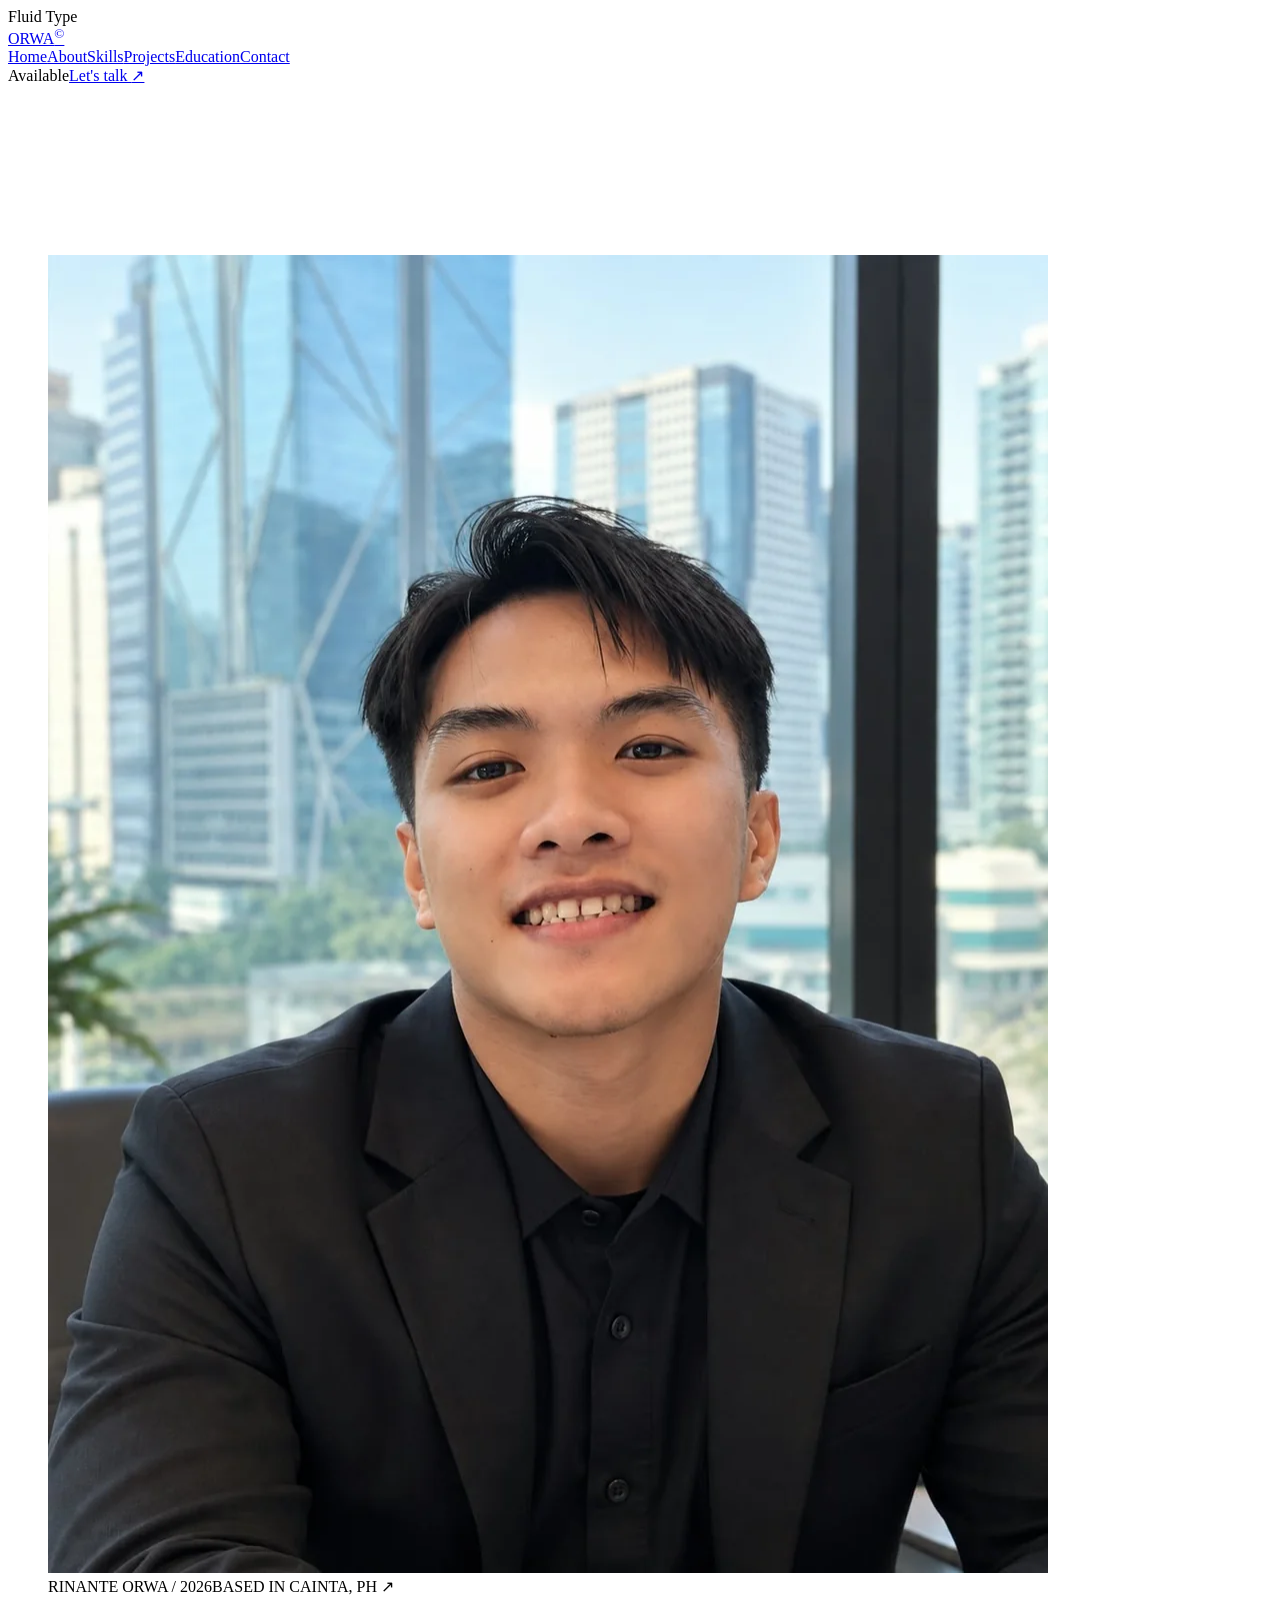
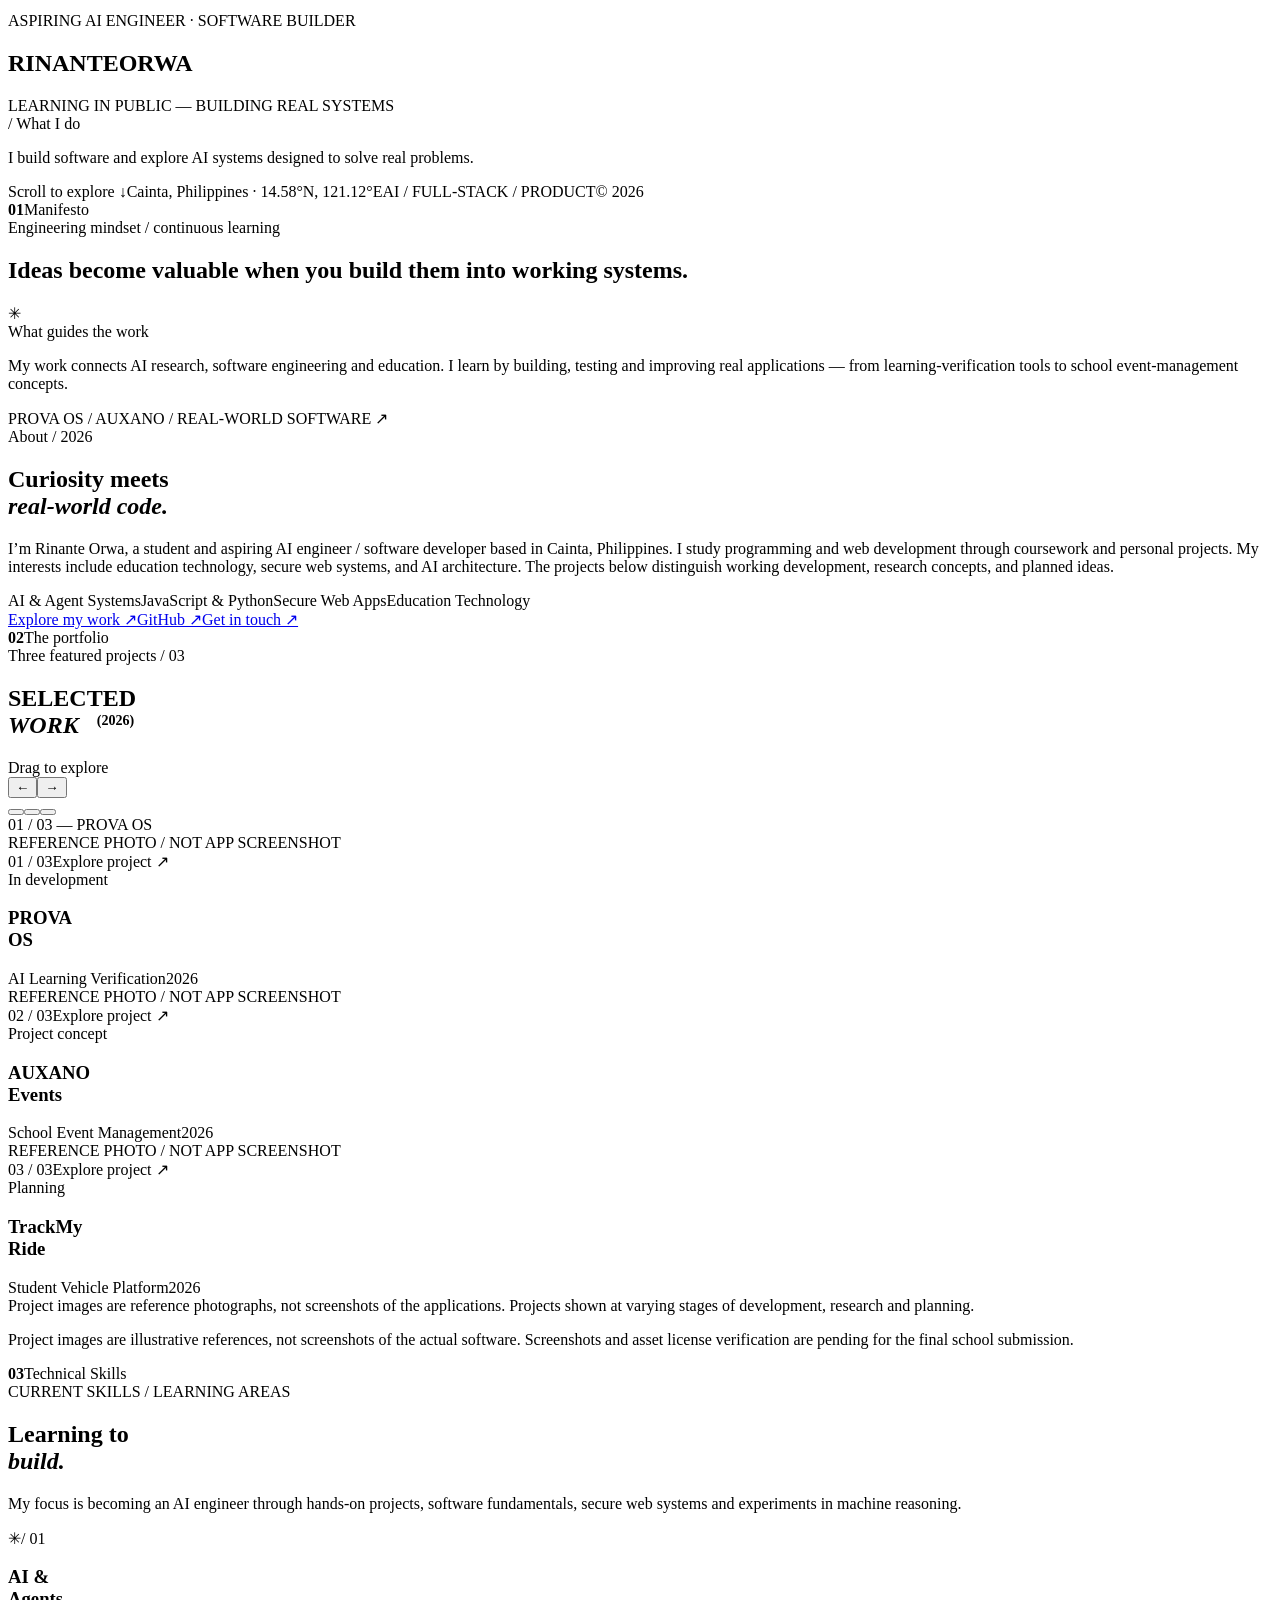
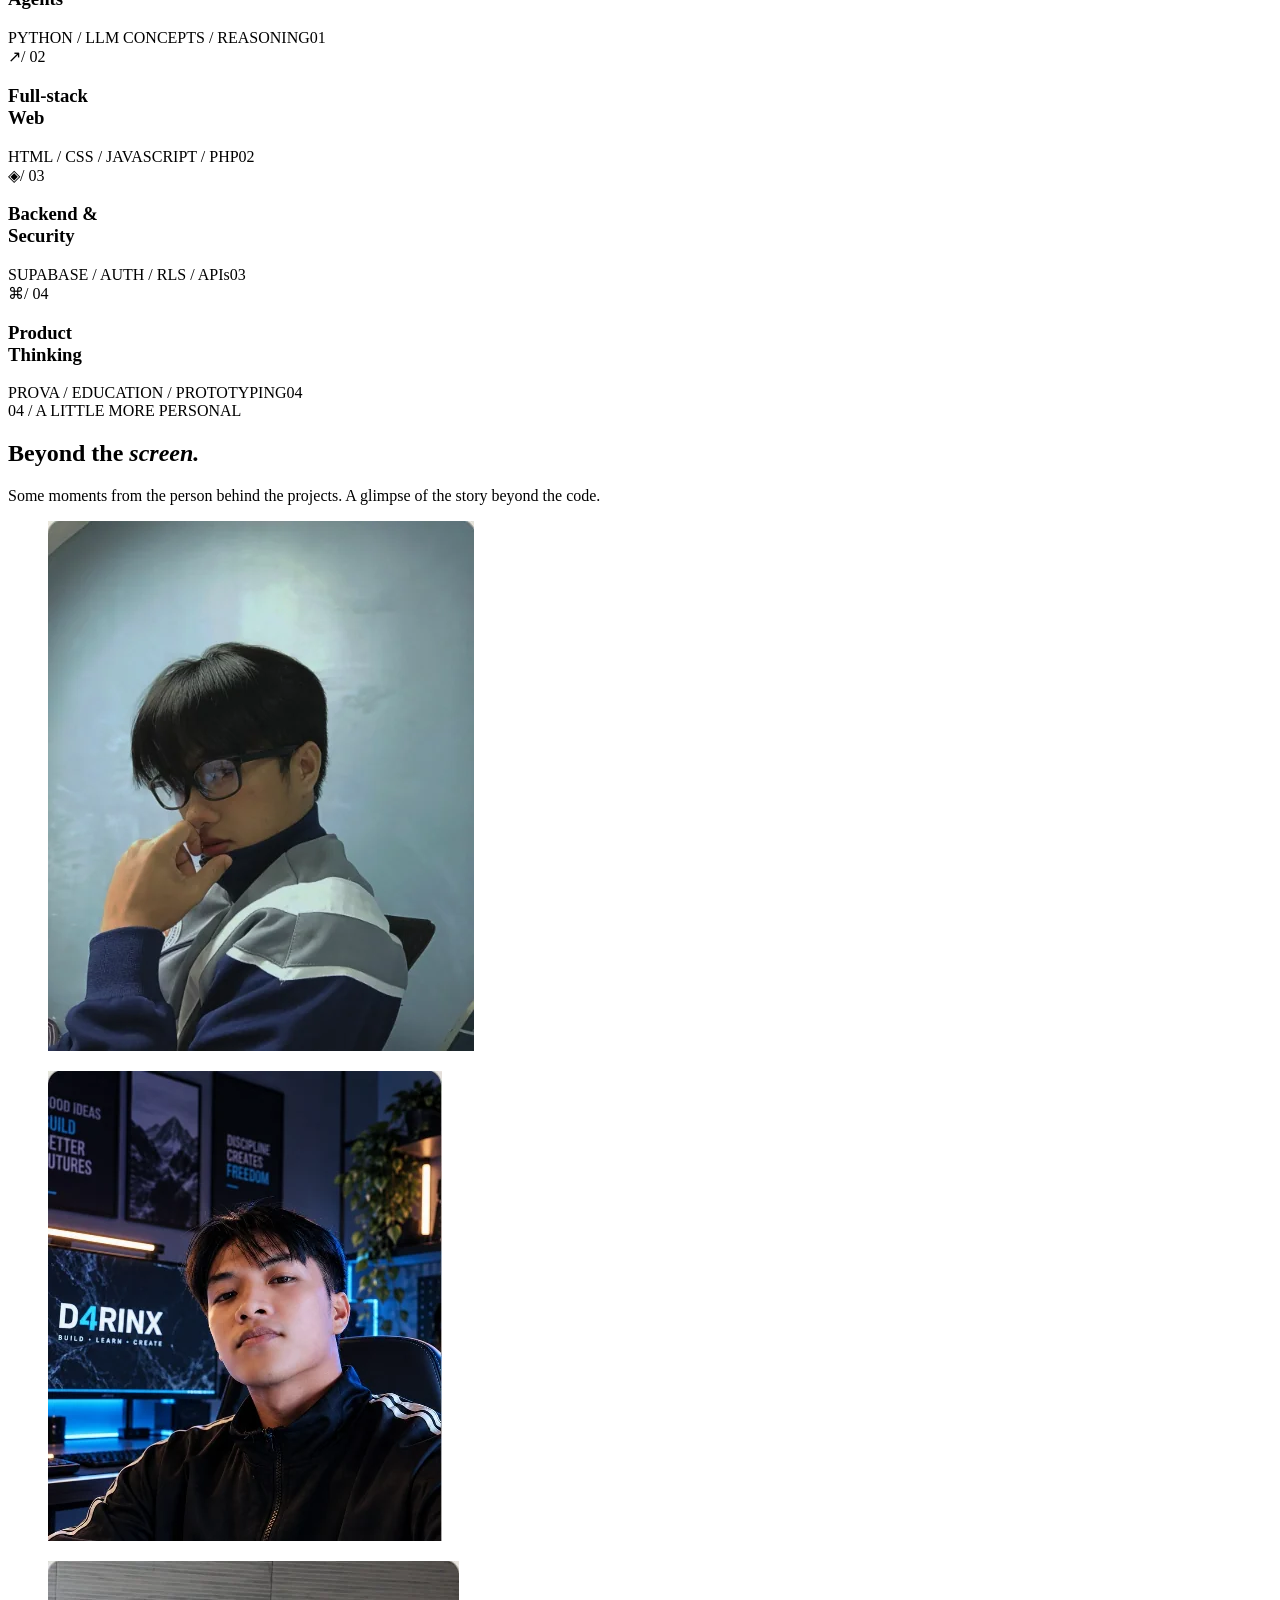
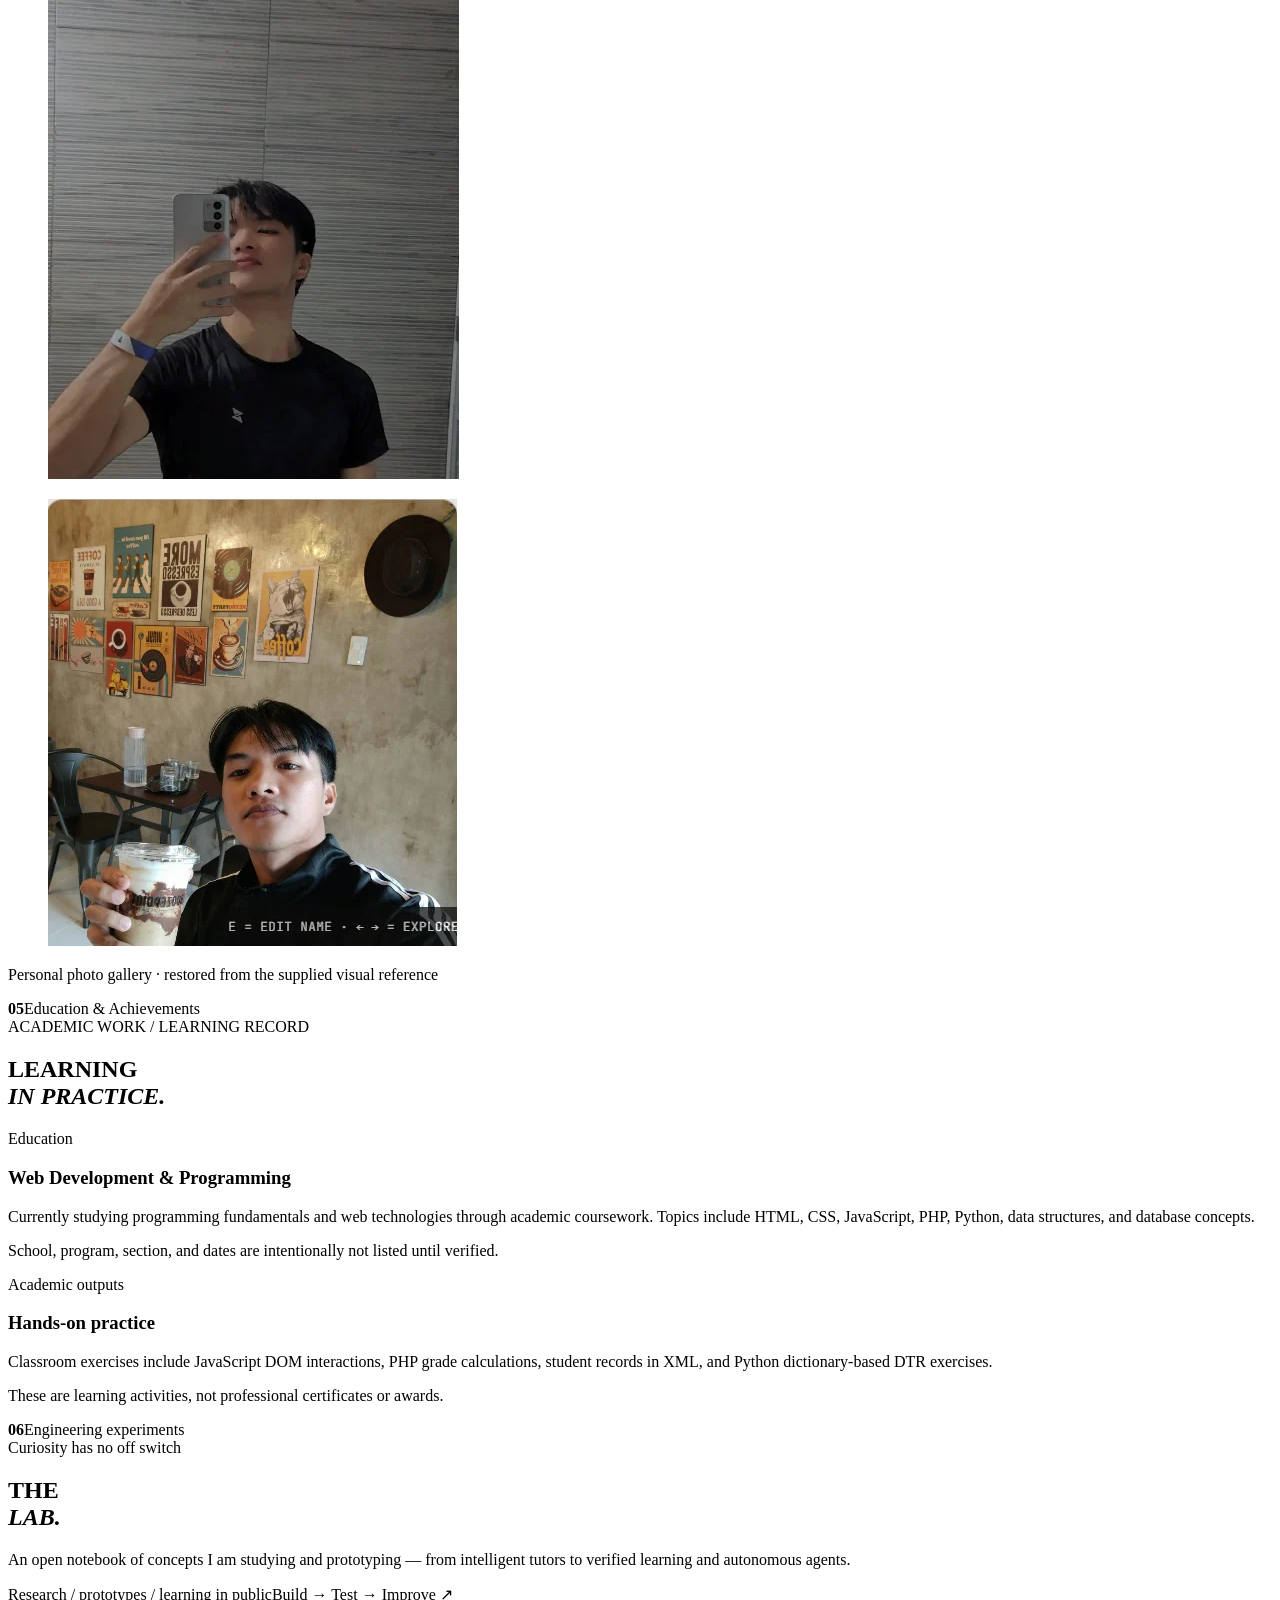
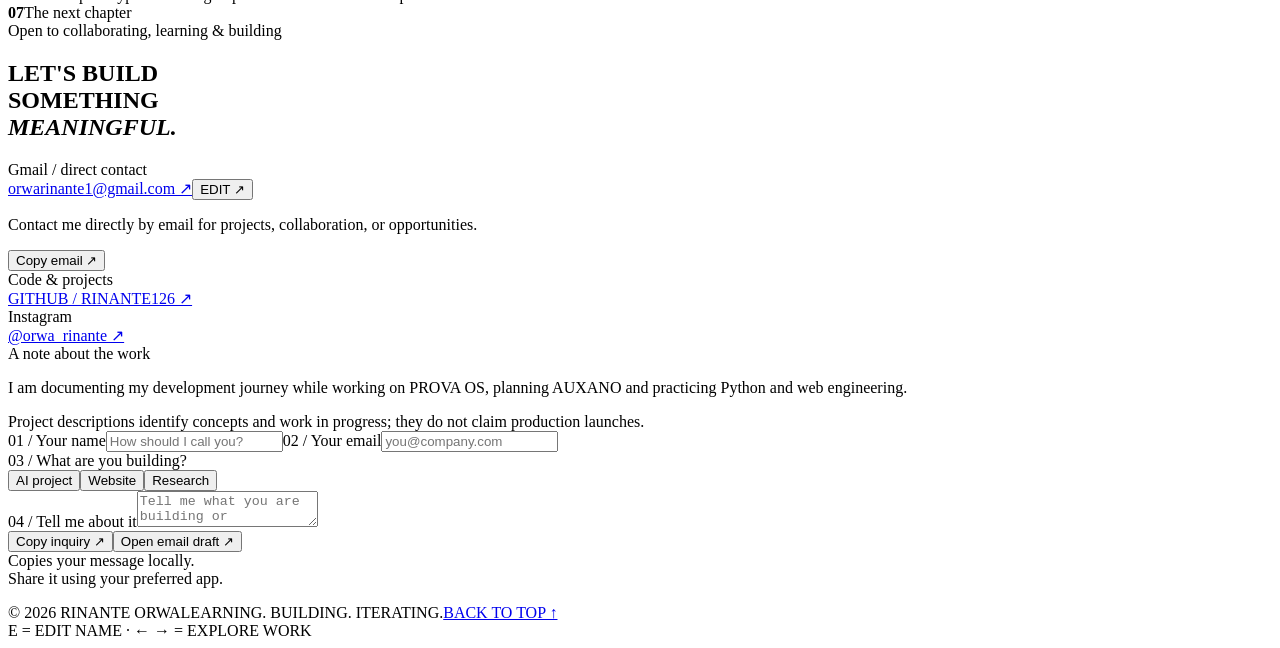
==== portfolio-static/index.html @ 542bb1f6 "Add separated portfolio index.html" ====
<!DOCTYPE html>

<html lang="en">
<head>
<meta charset="utf-8"/>
<meta content="width=device-width, initial-scale=1" name="viewport"/>
<meta content="#F9F6F0" name="theme-color"/>
<meta content="Rinante Orwa — aspiring AI engineer and full-stack builder in the Philippines, developing PROVA OS, AUXANO and practical software experiments." name="description"/>
<title>Rinante Orwa® — AI Engineering &amp; Software</title>
<link href="https://fonts.googleapis.com" rel="preconnect"/>
<link crossorigin="" href="https://fonts.gstatic.com" rel="preconnect"/>
<link href="https://fonts.googleapis.com/css2?family=Instrument+Serif:ital@0;1&amp;family=Inter:wght@400;500;600;700&amp;family=JetBrains+Mono:wght@400;500;600&amp;display=swap" rel="stylesheet"/>
<link href="./style.css" rel="stylesheet"/>
</head>
<body>
<div aria-hidden="true" class="progress" id="progress"></div><div aria-hidden="true" class="grain"></div><div aria-hidden="true" class="curtain"></div><div class="cursor-dot" id="cursorDot"></div><div class="cursor-ring" id="cursorRing"><span id="cursorText"></span></div><div aria-hidden="true" class="lab-preview" id="labPreview">Fluid Type</div>
<header class="site-nav"><a aria-label="Rinante Orwa homepage" class="logo" href="#top">ORWA<sup>©</sup></a><nav aria-label="Main navigation" class="nav-links"><a href="#top">Home</a><a href="#about">About</a><a href="#capabilities">Skills</a><a href="#work">Projects</a><a href="#education">Education</a><a href="#contact">Contact</a></nav><div class="nav-right"><span class="nav-status"><span class="green-dot"></span>Available</span><a class="pill magnetic" href="#contact">Let's talk <span class="arrow">↗</span></a></div></header>
<main id="top">
<section aria-label="Introduction" class="hero wrap"><div class="hero-main"><div class="hero-visual"><canvas aria-label="Animated colorful abstract fluid form" id="fluidCanvas" role="img"></canvas></div><figure class="hero-portrait"><img alt="Portrait of Rinante Orwa in a black suit, photographed in front of a city skyline" fetchpriority="high" height="1318" src="[data-uri]" width="1000"/><figcaption><span>RINANTE ORWA / 2026</span><span>BASED IN CAINTA, PH ↗</span></figcaption></figure><div class="hero-name"><div class="hero-kicker eyebrow">ASPIRING AI ENGINEER · SOFTWARE BUILDER</div><h1 id="heroTitle"><span class="name-line" data-name="RINANTE" id="firstName">RINANTE</span><span class="name-line" data-name="ORWA" id="lastName">ORWA</span></h1></div><div class="hero-side-note">LEARNING IN PUBLIC — BUILDING REAL SYSTEMS</div><aside class="hero-aside"><span class="eyebrow">/ What I do</span><p>I build software and explore AI systems designed to solve real problems.</p></aside></div><div class="hero-bottom"><span>Scroll to explore <span class="scroll-arrow">↓</span></span><span>Cainta, Philippines · 14.58°N, 121.12°E</span><span>AI / FULL-STACK / PRODUCT</span><span>© 2026</span></div></section>
<section class="section wrap" id="info"><div class="section-heading reveal"><div class="section-id"><b>01</b><span class="section-rule"></span><span class="eyebrow">Manifesto</span></div><span class="micro">Engineering mindset / continuous learning</span></div><div class="manifesto-body"><h2 class="manifesto-statement" id="manifestoStatement">Ideas become valuable when you build them into working systems.</h2><div class="manifesto-copy reveal"><div class="asterisk">✳</div><span class="eyebrow">What guides the work</span><p>My work connects AI research, software engineering and education. I learn by building, testing and improving real applications — from learning-verification tools to school event-management concepts.</p><span class="micro">PROVA OS / AUXANO / REAL-WORLD SOFTWARE ↗</span></div></div></section>
<section aria-labelledby="aboutV6Title" class="about-v6 wrap" id="about">
<div class="about-v6-label">About / 2026</div>
<div>
<h2 id="aboutV6Title">Curiosity meets<br/><em>real-world code.</em></h2>
<p class="about-v6-copy">I’m Rinante Orwa, a student and aspiring AI engineer / software developer based in Cainta, Philippines. I study programming and web development through coursework and personal projects. My interests include education technology, secure web systems, and AI architecture. The projects below distinguish working development, research concepts, and planned ideas.</p>
<div aria-label="Focus areas" class="about-v6-facts"><span>AI &amp; Agent Systems</span><span>JavaScript &amp; Python</span><span>Secure Web Apps</span><span>Education Technology</span></div>
<div class="about-v6-links"><a href="#work">Explore my work ↗</a><a href="https://github.com/Rinante126" rel="noopener noreferrer" target="_blank">GitHub ↗</a><a href="mailto:orwarinante1@gmail.com">Get in touch ↗</a></div>
</div>
</section>
<section class="work-section" id="work"><div class="work-header wrap"><div class="section-heading reveal"><div class="section-id"><b>02</b><span class="section-rule"></span><span class="eyebrow">The portfolio</span></div><span class="micro">Three featured projects / 03</span></div><h2 class="reveal">SELECTED<br/><em>WORK</em><span style="font-family:var(--mono);font-size:clamp(11px,1.1vw,16px);vertical-align:top;letter-spacing:0;margin-left:18px">(2026)</span></h2><div class="work-controls"><span class="micro drag-hint">Drag to explore</span><div class="slider-controls"><button aria-label="Previous project" class="circle-btn" id="workPrev">←</button><button aria-label="Next project" class="circle-btn" id="workNext">→</button></div></div></div><div class="work-progress-wrap wrap"><div aria-label="Jump to a project" class="work-progress" role="group"><button aria-current="true" aria-label="Show PROVA OS" class="work-step" data-work-index="0" type="button"></button><button aria-current="false" aria-label="Show AUXANO" class="work-step" data-work-index="1" type="button"></button><button aria-current="false" aria-label="Show TrackMyRide" class="work-step" data-work-index="2" type="button"></button></div><span aria-live="polite" class="work-active-name" id="workActiveName">01 / 03 — PROVA OS</span></div><div aria-label="Draggable project gallery" class="work-track-viewport" id="workViewport"><div class="work-track" id="workTrack">
<article class="project"><div class="project-shell"><div class="project-art art-orwa"><img alt="Students learning with technology" class="project-photo" decoding="async" loading="lazy" onerror="this.style.display='none'" src="https://images.squarespace-cdn.com/content/v1/60996f1fe011cf61f858ece0/19545cfc-5740-493c-8297-6556098d0e89/North%2BHollywood%2BSchool-116.jpg?format=2500w"/><span class="photo-note">REFERENCE PHOTO / NOT APP SCREENSHOT</span></div><div class="project-overlay"><div class="card-top"><span>01 / 03</span><span>Explore project ↗</span></div><div class="project-bottom"><span class="project-stage">In development</span><h3>PROVA<br/>OS</h3><div class="project-meta"><span>AI Learning Verification</span><span>2026</span></div></div></div></div></article>
<article class="project"><div class="project-shell"><div class="project-art art-motion"><img alt="Illustrative image for school event management project" class="project-photo" decoding="async" loading="lazy" onerror="this.style.display='none'" src="https://images.unsplash.com/photo-1511578314322-379afb476865?w=1100&amp;q=85"/><span class="photo-note">REFERENCE PHOTO / NOT APP SCREENSHOT</span></div><div class="project-overlay"><div class="card-top"><span>02 / 03</span><span>Explore project ↗</span></div><div class="project-bottom"><span class="project-stage">Project concept</span><h3>AUXANO<br/>Events</h3><div class="project-meta"><span>School Event Management</span><span>2026</span></div></div></div></div></article>
<article class="project"><div class="project-shell"><div class="project-art art-cainta"><img alt="GPS navigation in a vehicle" class="project-photo" decoding="async" loading="lazy" onerror="this.style.display='none'" src="https://static.wixstatic.com/media/3e1315_c4beca5866b743f996baadf838e24670~mv2.png/v1/fill/w_980%2Ch_551%2Cal_c%2Cq_90%2Cusm_0.66_1.00_0.01%2Cenc_avif%2Cquality_auto/3e1315_c4beca5866b743f996baadf838e24670~mv2.png"/><span class="photo-note">REFERENCE PHOTO / NOT APP SCREENSHOT</span></div><div class="project-overlay"><div class="card-top"><span>03 / 03</span><span>Explore project ↗</span></div><div class="project-bottom"><span class="project-stage">Planning</span><h3>TrackMy<br/>Ride</h3><div class="project-meta"><span>Student Vehicle Platform</span><span>2026</span></div></div></div></div></article>
</div></div><div class="work-end-note wrap micro">Project images are reference photographs, not screenshots of the applications. Projects shown at varying stages of development, research and planning.</div><p class="work-disclosure wrap">Project images are illustrative references, not screenshots of the actual software. Screenshots and asset license verification are pending for the final school submission.</p></section>
<section class="section caps-section wrap" id="capabilities"><div class="section-heading reveal"><div class="section-id"><b>03</b><span class="section-rule"></span><span class="eyebrow">Technical Skills</span></div><span class="micro">CURRENT SKILLS / LEARNING AREAS</span></div><div class="caps-intro"><h2 class="reveal">Learning to<br/><i>build.</i></h2><p class="reveal">My focus is becoming an AI engineer through hands-on projects, software fundamentals, secure web systems and experiments in machine reasoning.</p></div><div class="cap-grid"><article class="cap-card reveal"><div class="cap-top"><span class="cap-symbol">✳</span><span class="cap-num">/ 01</span></div><div><h3>AI &amp;<br/>Agents</h3><div class="cap-bottom"><span class="cap-tags">PYTHON / LLM CONCEPTS / REASONING</span><span class="cap-metric" data-counter="01">01</span></div></div></article><article class="cap-card reveal"><div class="cap-top"><span class="cap-symbol">↗</span><span class="cap-num">/ 02</span></div><div><h3>Full-stack<br/>Web</h3><div class="cap-bottom"><span class="cap-tags">HTML / CSS / JAVASCRIPT / PHP</span><span class="cap-metric" data-counter="02">02</span></div></div></article><article class="cap-card reveal"><div class="cap-top"><span class="cap-symbol">◈</span><span class="cap-num">/ 03</span></div><div><h3>Backend &amp;<br/>Security</h3><div class="cap-bottom"><span class="cap-tags">SUPABASE / AUTH / RLS / APIs</span><span class="cap-metric" data-counter="03">03</span></div></div></article><article class="cap-card reveal"><div class="cap-top"><span class="cap-symbol">⌘</span><span class="cap-num">/ 04</span></div><div><h3>Product<br/>Thinking</h3><div class="cap-bottom"><span class="cap-tags">PROVA / EDUCATION / PROTOTYPING</span><span class="cap-metric" data-counter="04">04</span></div></div></article></div></section>
<section aria-labelledby="personal-title" class="personal-gallery wrap" id="personal">
<div class="personal-meta"><div class="personal-kicker">04 / A LITTLE MORE PERSONAL</div></div>
<h2 class="personal-heading" id="personal-title">Beyond the <em>screen.</em></h2>
<p class="personal-caption">Some moments from the person behind the projects. A glimpse of the story beyond the code.</p>
<div aria-label="Four personal photographs of Rinante Orwa" class="personal-grid">
<figure><img alt="Rinante Orwa personal photograph 1" decoding="async" loading="lazy" src="[data-uri]"/></figure>
<figure><img alt="Rinante Orwa personal photograph 2" decoding="async" loading="lazy" src="[data-uri]"/></figure>
<figure><img alt="Rinante Orwa personal photograph 3" decoding="async" loading="lazy" src="[data-uri]"/></figure>
<figure><img alt="Rinante Orwa personal photograph 4" decoding="async" loading="lazy" src="[data-uri]"/></figure>
</div><p class="gallery-credit">Personal photo gallery · restored from the supplied visual reference</p></section>
<section aria-labelledby="educationTitle" class="education-section wrap" id="education">
<div class="section-heading"><div class="section-id"><b>05</b><span class="section-rule"></span><span class="eyebrow">Education &amp; Achievements</span></div><span class="micro">ACADEMIC WORK / LEARNING RECORD</span></div>
<h2 id="educationTitle">LEARNING<br/><em>IN PRACTICE.</em></h2>
<div class="edu-grid">
<article class="edu-panel"><span class="eyebrow">Education</span><h3>Web Development &amp; Programming</h3><p>Currently studying programming fundamentals and web technologies through academic coursework. Topics include HTML, CSS, JavaScript, PHP, Python, data structures, and database concepts.</p><p class="edu-note">School, program, section, and dates are intentionally not listed until verified.</p></article>
<article class="edu-panel"><span class="eyebrow">Academic outputs</span><h3>Hands-on practice</h3><p>Classroom exercises include JavaScript DOM interactions, PHP grade calculations, student records in XML, and Python dictionary-based DTR exercises.</p><p class="edu-note">These are learning activities, not professional certificates or awards.</p></article>
</div>
</section><section class="lab-section" id="lab"><div class="wrap"><div class="section-heading reveal"><div class="section-id"><b>06</b><span class="section-rule"></span><span class="eyebrow">Engineering experiments</span></div><span class="micro">Curiosity has no off switch</span></div><div class="lab-heading"><h2 class="reveal">THE<br/><i>LAB.</i></h2><p class="reveal">An open notebook of concepts I am studying and prototyping — from intelligent tutors to verified learning and autonomous agents.</p></div></div><div class="marquee" data-cursor="LAB"><div class="marquee-inner" id="marqueeA"></div></div><div class="marquee reverse" data-cursor="LAB"><div class="marquee-inner" id="marqueeB"></div></div><div class="lab-foot wrap"><span class="micro">Research / prototypes / learning in public</span><span class="micro">Build → Test → Improve ↗</span></div></section>
<section class="contact-section wrap" id="contact"><div class="section-heading reveal"><div class="section-id"><b>07</b><span class="section-rule"></span><span class="eyebrow">The next chapter</span></div><span class="micro">Open to collaborating, learning &amp; building</span></div><div class="contact-hero"><h2 id="contactTitle">LET'S BUILD<br/>SOMETHING<br/><i>MEANINGFUL.</i></h2></div><div class="contact-grid"><div class="contact-meta"><div><span class="eyebrow">Gmail / direct contact</span><div class="email-display"><a aria-label="Email Rinante Orwa" href="mailto:orwarinante1@gmail.com" id="publicEmail">orwarinante1@gmail.com ↗</a><button aria-label="Set Gmail address" class="gmail-edit" id="editGmail" type="button">EDIT ↗</button></div><p class="micro gmail-hint" id="gmailHint">Contact me directly by email for projects, collaboration, or opportunities.</p><div><button class="copy-mail" id="copyMail" type="button">Copy email ↗</button><span aria-live="polite" class="micro" id="copyFeedback" role="status"></span></div></div><div><span class="eyebrow">Code &amp; projects</span><div><a href="https://github.com/Rinante126" rel="noopener noreferrer" target="_blank">GITHUB / RINANTE126 ↗</a></div></div><div><span class="eyebrow">Instagram</span><div><a href="https://www.instagram.com/orwa_rinante/" rel="noopener noreferrer" target="_blank">@orwa_rinante ↗</a></div></div><div><span class="eyebrow">A note about the work</span><p>I am documenting my development journey while working on PROVA OS, planning AUXANO and practicing Python and web engineering.</p><span class="micro">Project descriptions identify concepts and work in progress; they do not claim production launches.</span></div></div><form class="contact-form" id="contactForm"><label class="field"><span class="form-label">01 / Your name</span><input autocomplete="name" id="senderName" maxlength="100" placeholder="How should I call you?" required="" type="text"/></label><label class="field"><span class="form-label">02 / Your email</span><input autocomplete="email" id="senderEmail" maxlength="180" placeholder="you@company.com" required="" type="email"/></label><div class="field wide"><span class="form-label">03 / What are you building?</span><div aria-label="Collaboration topic" class="budget-options" role="group"><button aria-pressed="false" class="budget-option" data-budget="AI project" type="button">AI project</button><button aria-pressed="false" class="budget-option" data-budget="Website" type="button">Website</button><button aria-pressed="false" class="budget-option" data-budget="Research" type="button">Research</button></div></div><label class="field wide"><span class="form-label">04 / Tell me about it</span><textarea id="senderMessage" maxlength="3000" placeholder="Tell me what you are building or researching..." required=""></textarea></label><div class="form-bottom"><div class="contact-action-row"><button class="submit-pill magnetic" type="submit">Copy inquiry <span>↗</span></button><button class="email-action" id="openEmailDraft" type="button">Open email draft <span>↗</span></button></div><span class="micro form-note">Copies your message locally.<br/>Share it using your preferred app.</span></div><p aria-live="polite" class="form-status" id="formStatus" role="status"></p></form></div><div class="footer-base"><span>© 2026 RINANTE ORWA</span><span>LEARNING. BUILDING. ITERATING.</span><a href="#top">BACK TO TOP ↑</a></div></section>
</main>
<dialog aria-labelledby="caseTitle" class="case-dialog" id="caseDialog"><div class="case-inner"><div class="case-top"><span class="case-tag" id="caseTag">01 / CREATIVE CONCEPT</span><button aria-label="Close project details" class="case-close" id="caseClose" type="button">×</button></div><div class="case-media" id="caseMedia"><img alt="Illustrative photograph for the selected project" id="caseImage" loading="lazy"/><span class="case-image-label">Editorial reference image · Not a product screenshot</span></div><div class="case-status" id="caseStatus"></div><h2 id="caseTitle"></h2><p id="caseDescription"></p><div class="case-metadata" id="caseMetadata"></div><div class="case-actions"><a class="case-repo" href="https://github.com/Rinante126/PROVA-OS" id="caseRepo" rel="noopener noreferrer" target="_blank">Explore repository ↗</a><p class="case-caveat" id="caseCaveat"></p></div></div></dialog><div aria-hidden="true" class="keyboard-tip">E = EDIT NAME · ← → = EXPLORE WORK</div>
<script src="./script.js" type="module"></script>
</body>
</html>
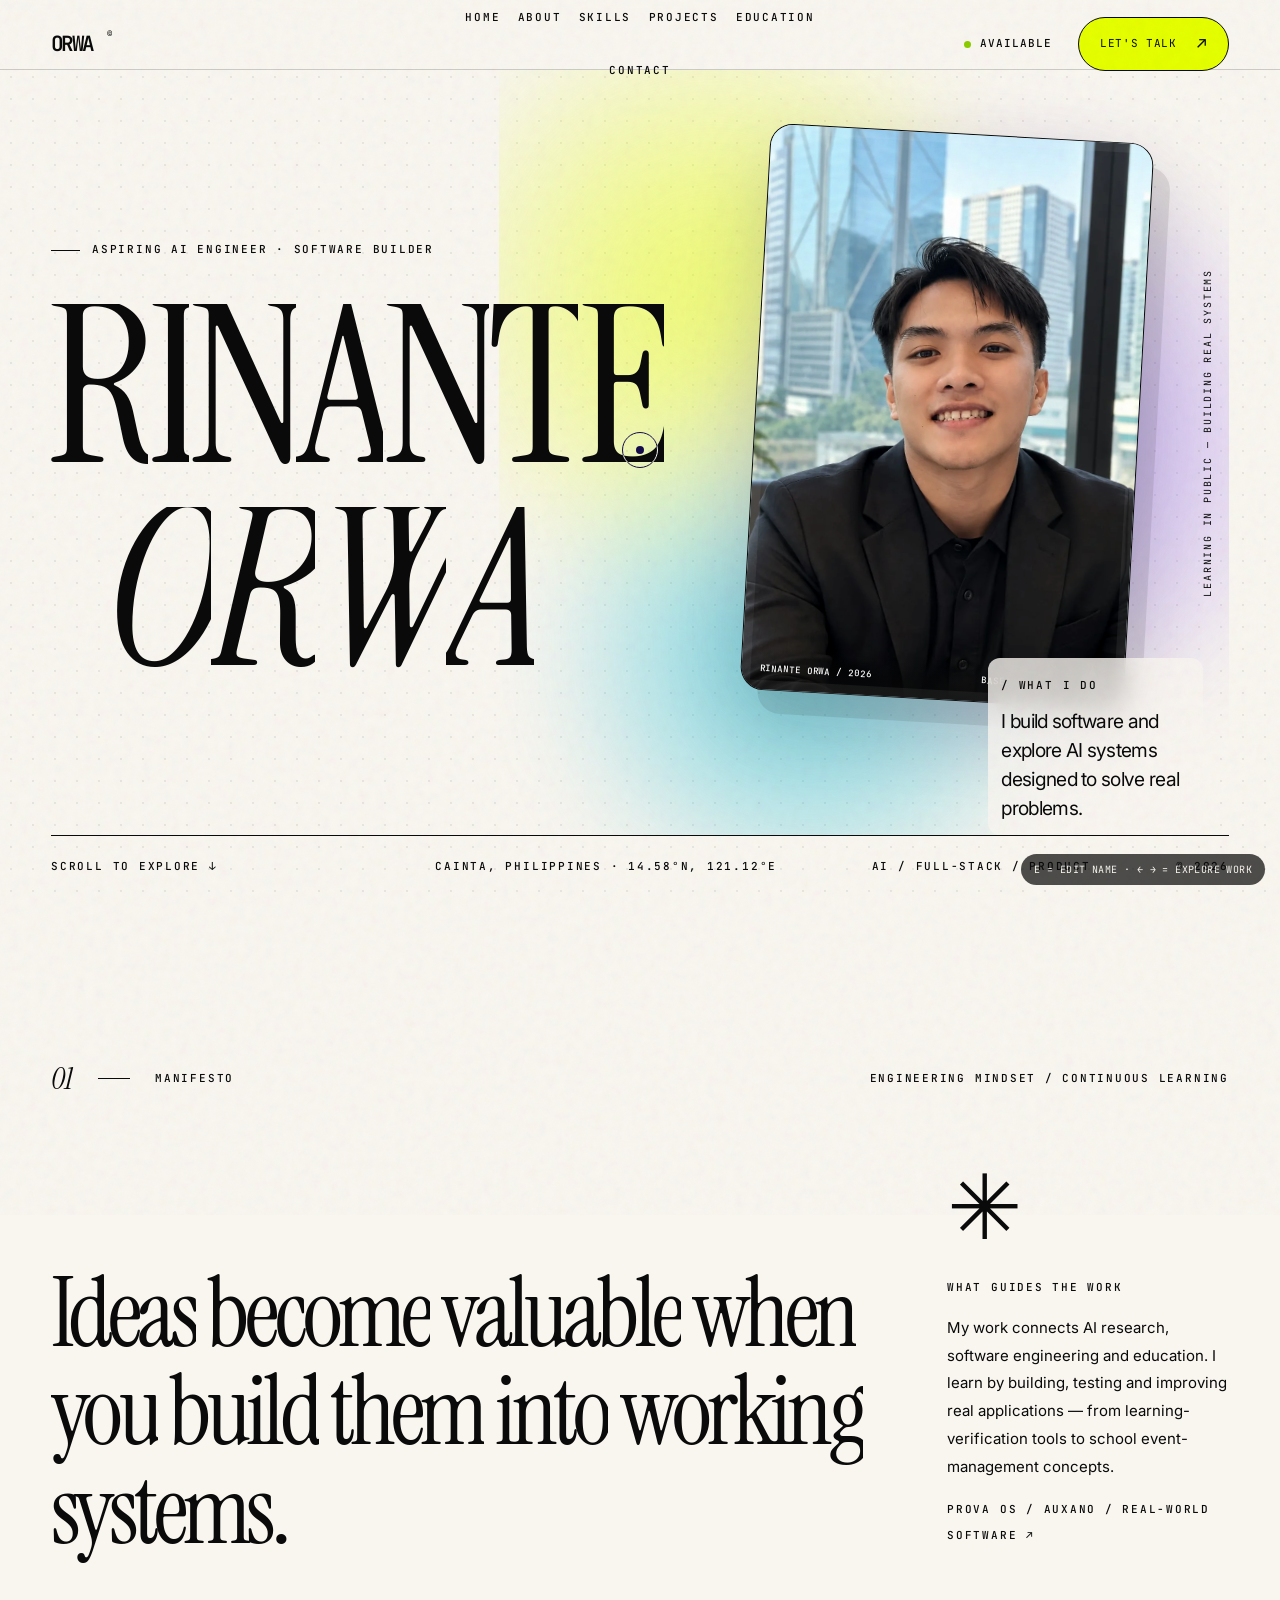
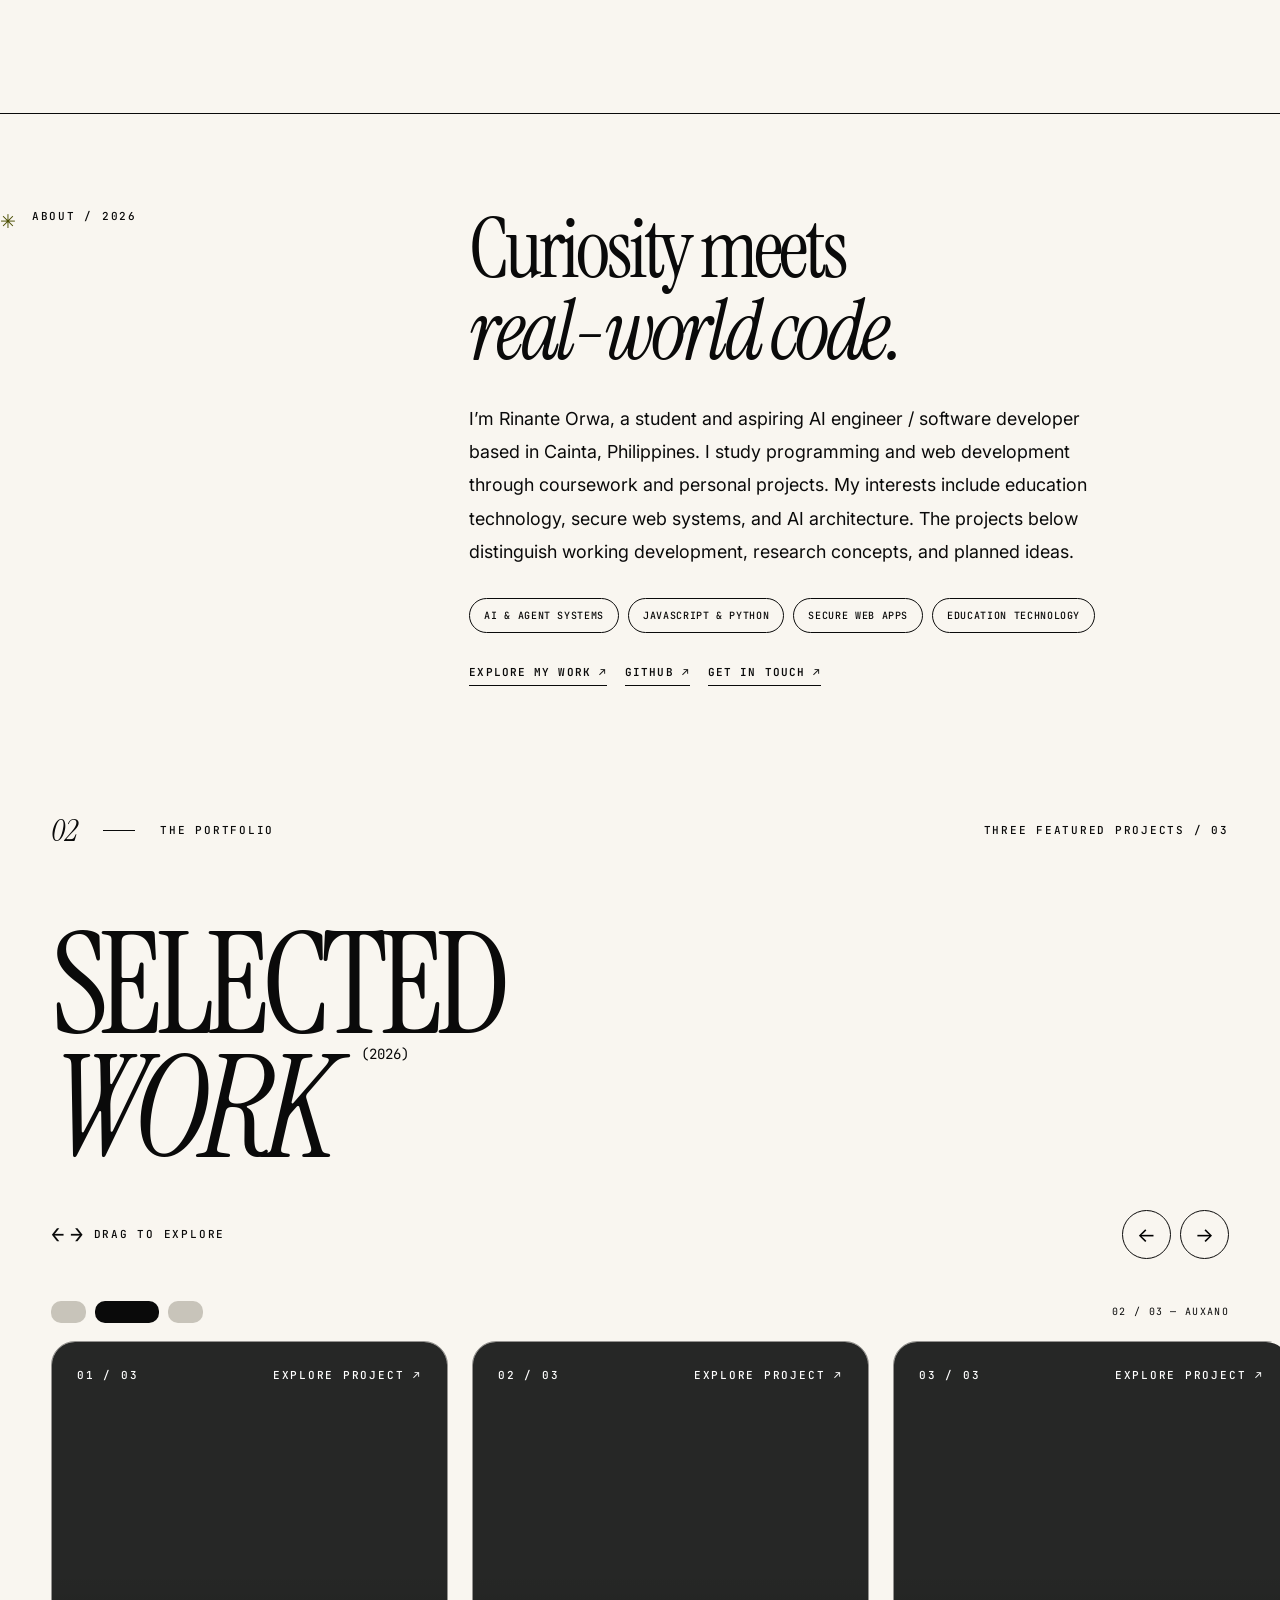
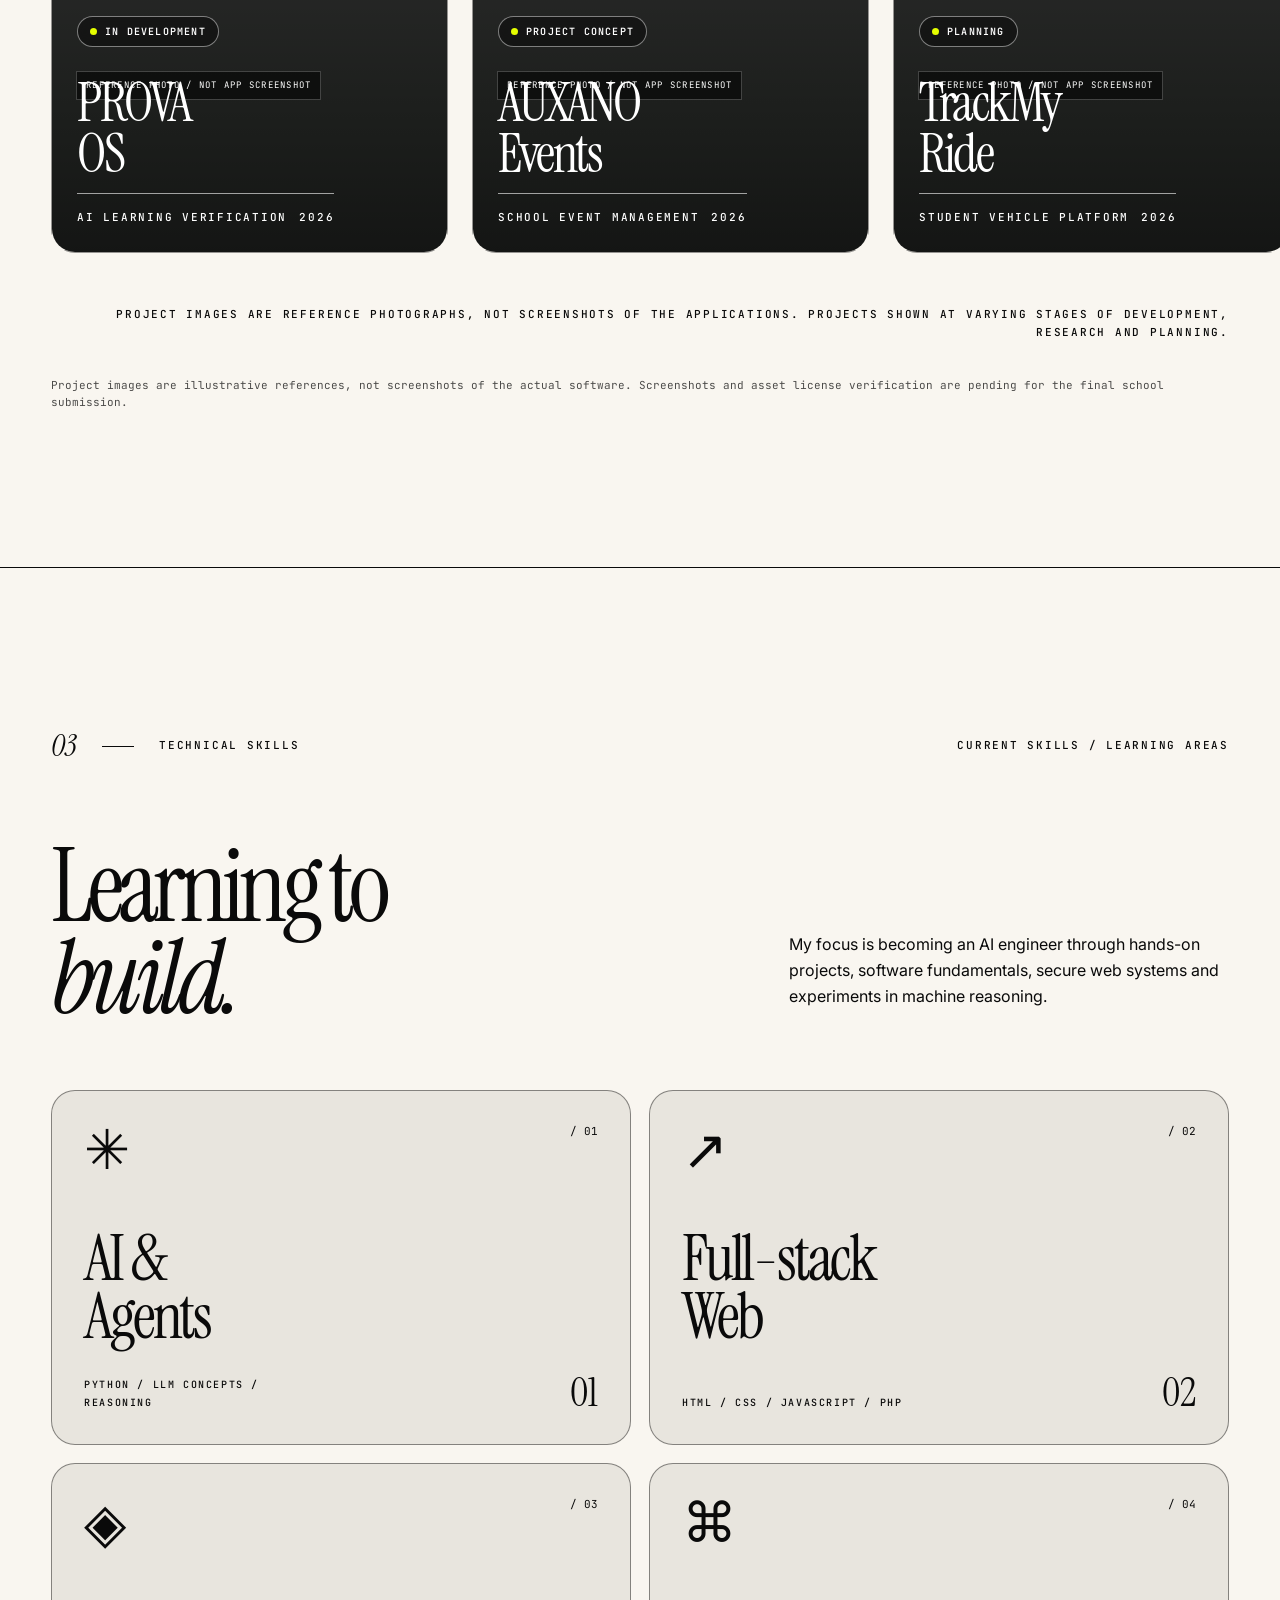
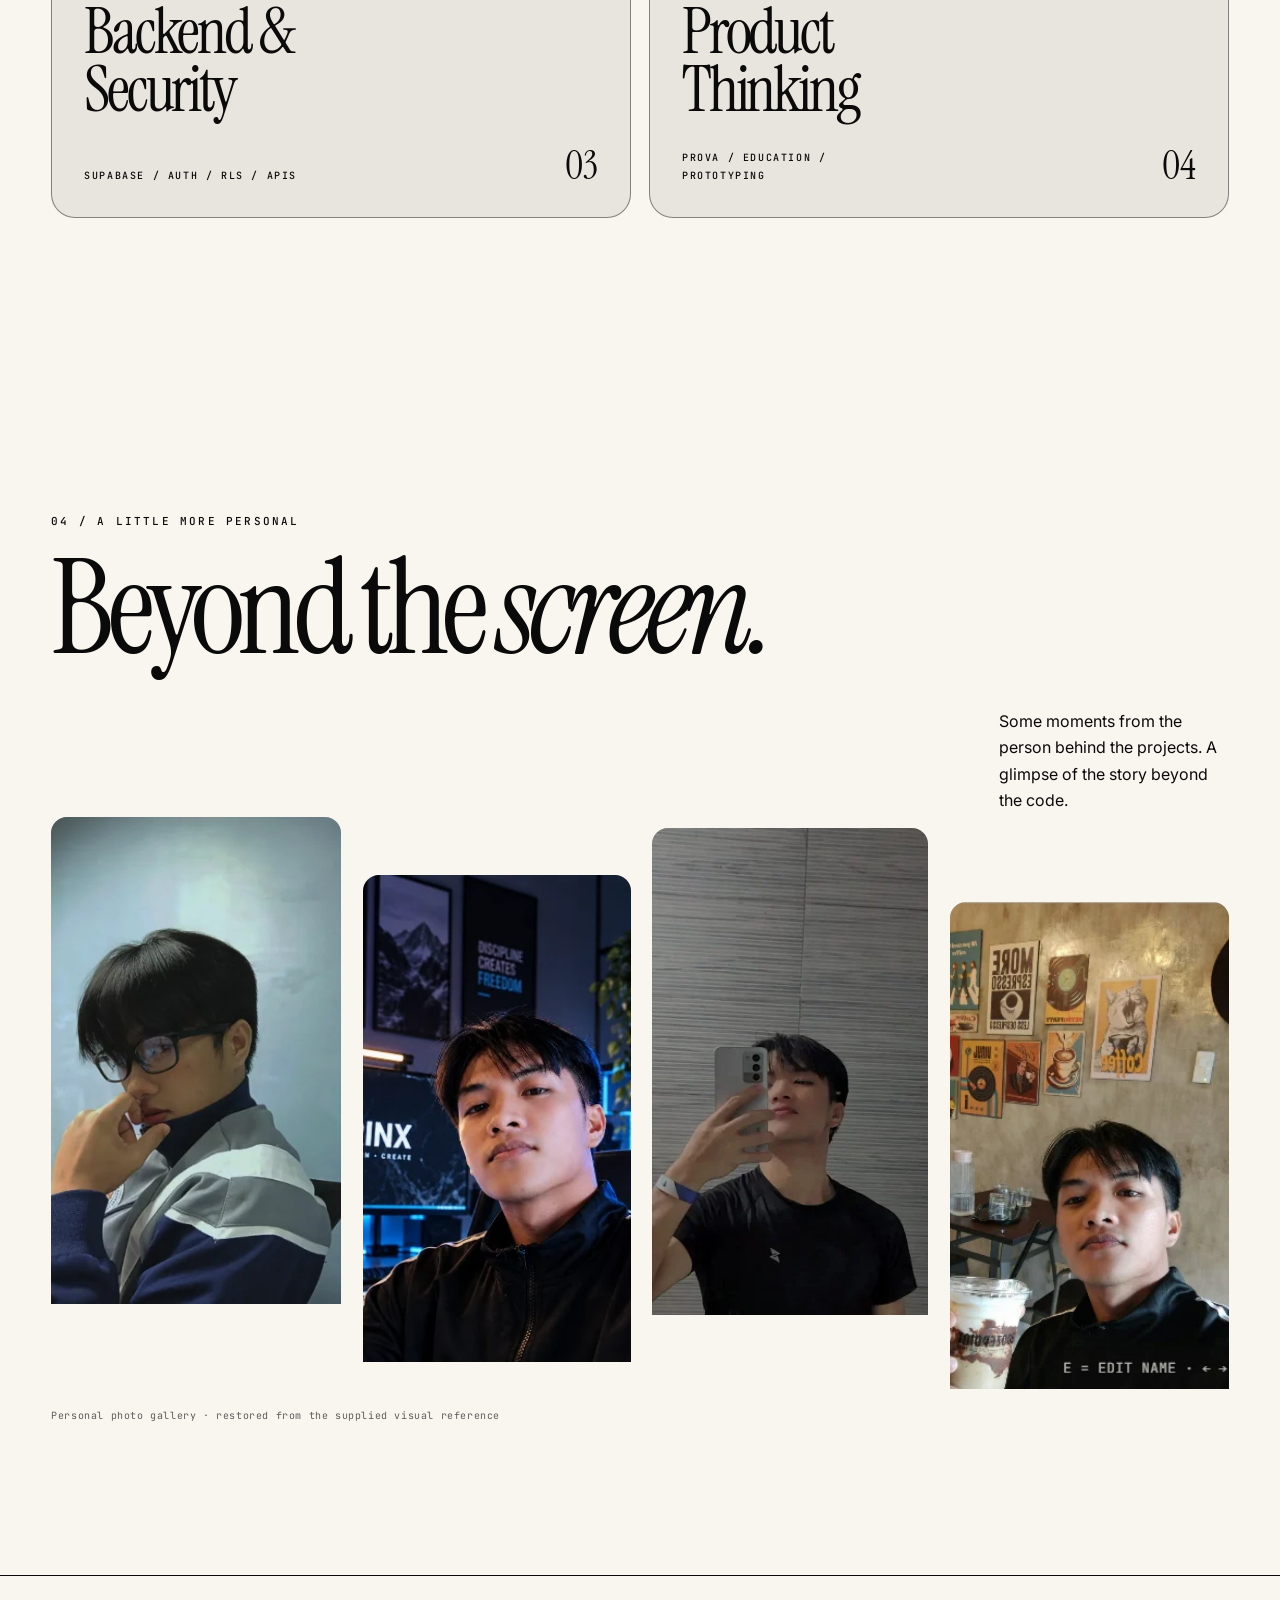
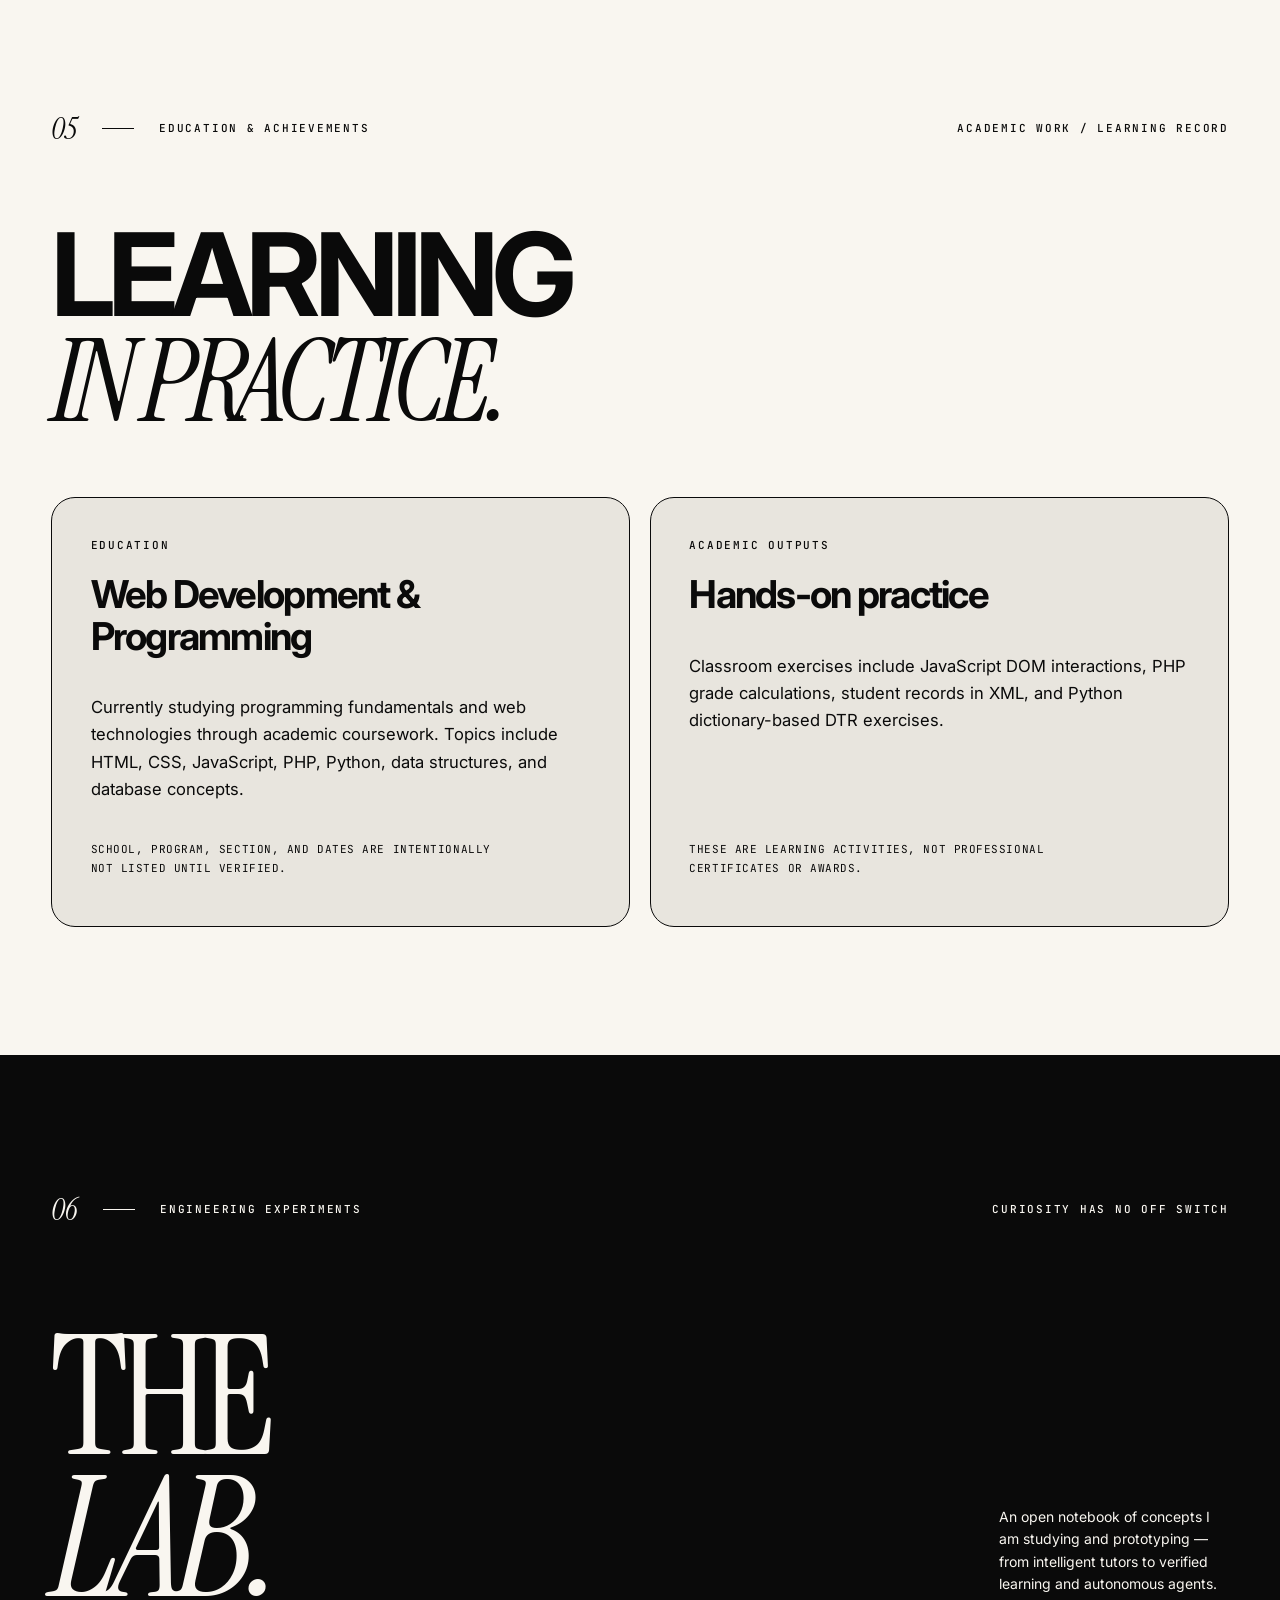
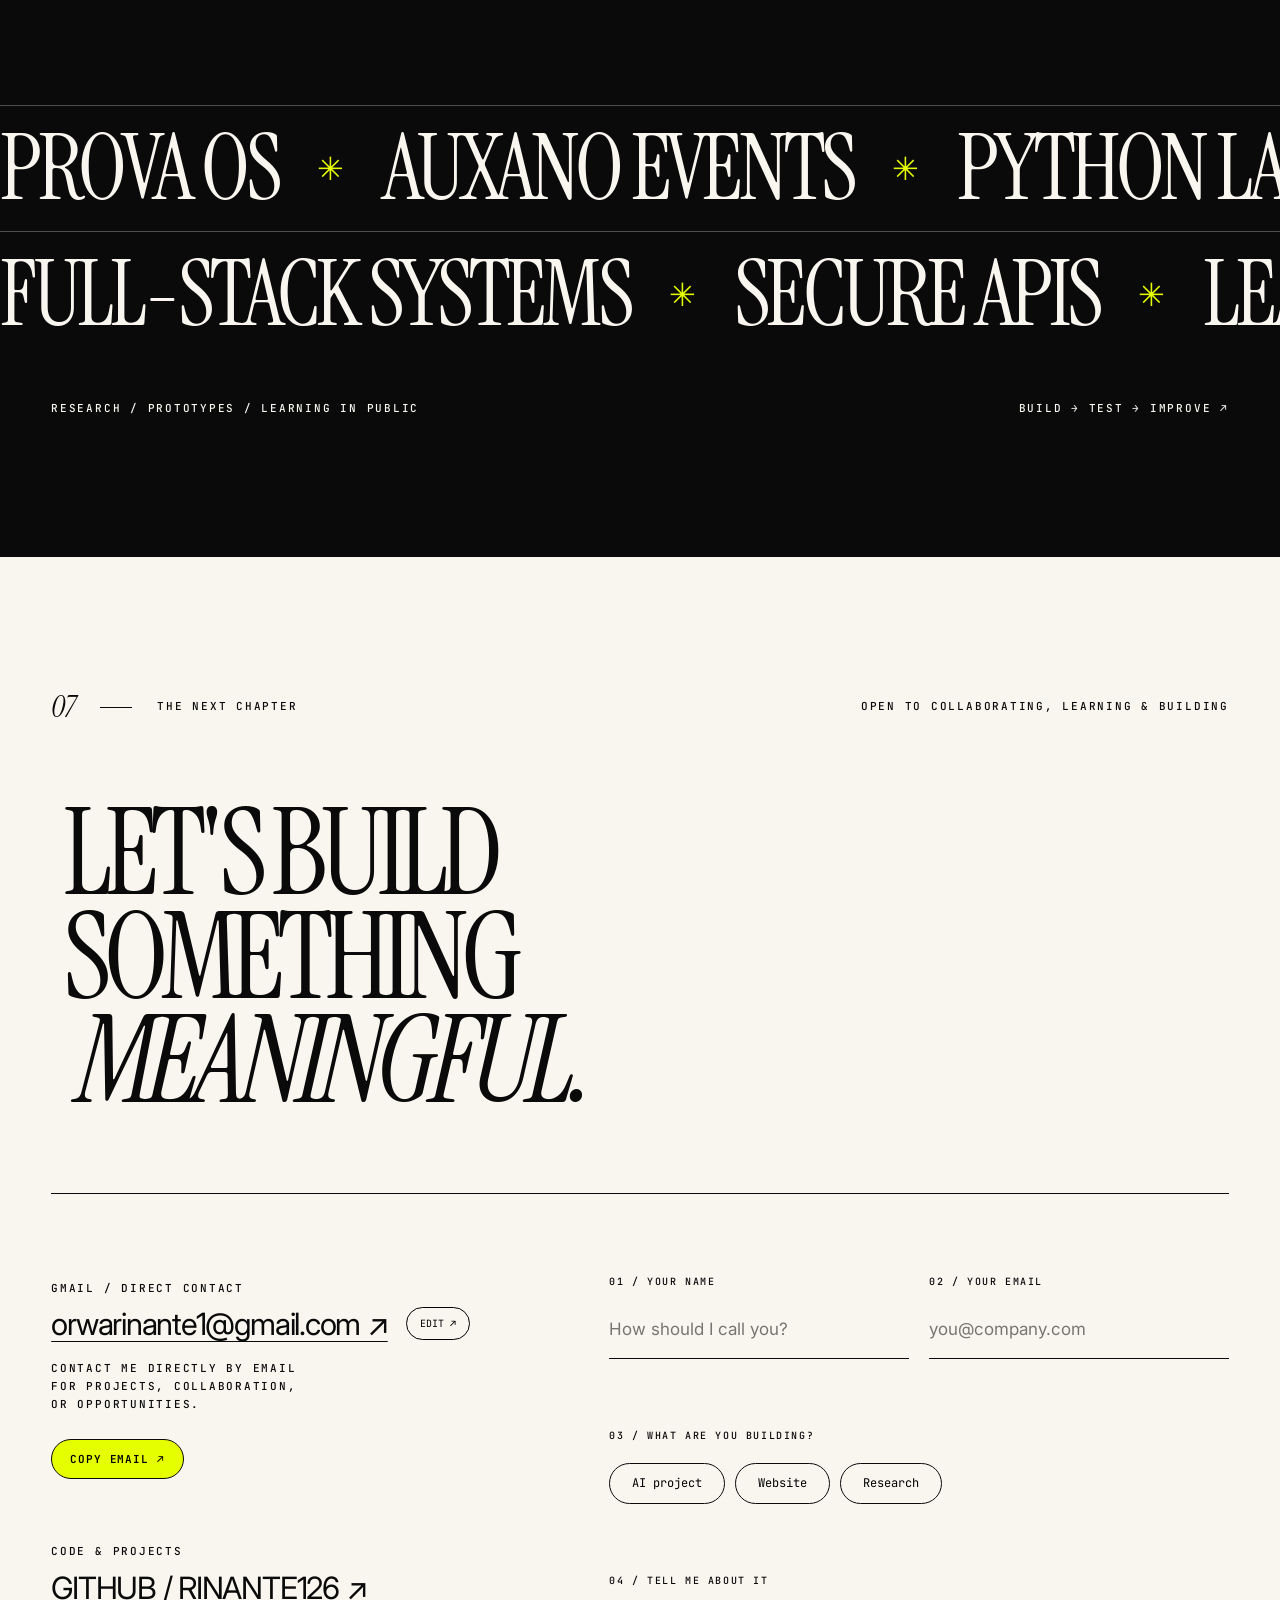
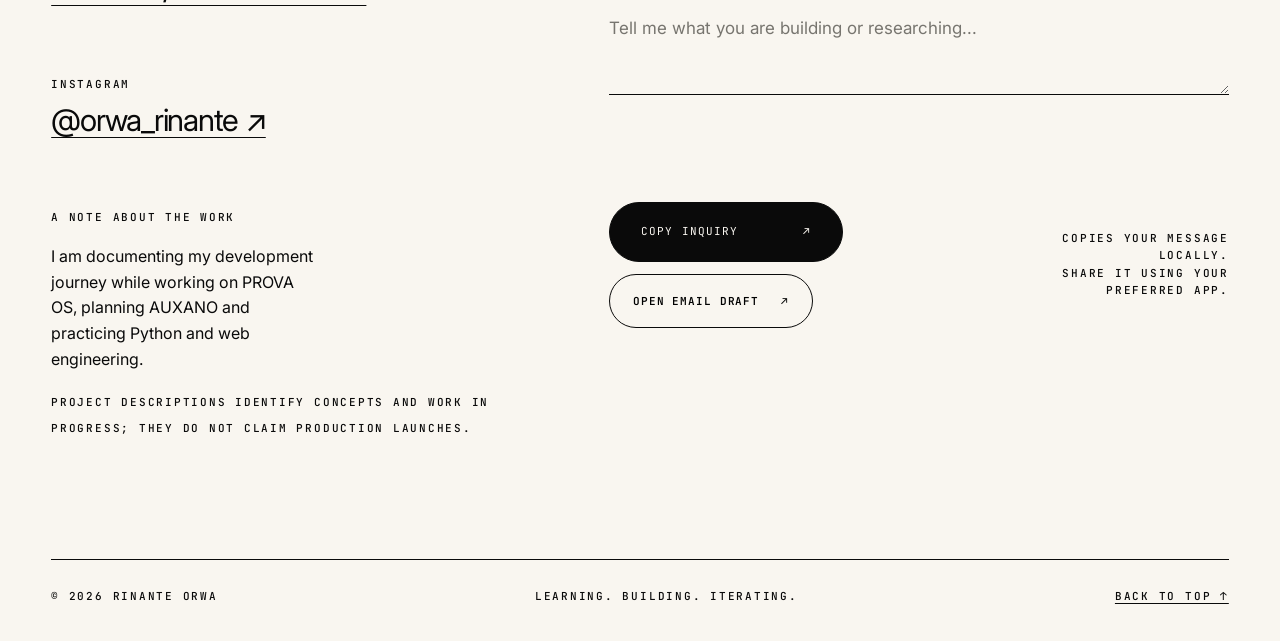
==== commit f16ac1b7: "Improve readability and remove obsolete version labels in portfolio-static/index.html" ====
--- a/portfolio-static/index.html
+++ b/portfolio-static/index.html
@@ -1,59 +1,852 @@
 <!DOCTYPE html>
-
 <html lang="en">
-<head>
-<meta charset="utf-8"/>
-<meta content="width=device-width, initial-scale=1" name="viewport"/>
-<meta content="#F9F6F0" name="theme-color"/>
-<meta content="Rinante Orwa — aspiring AI engineer and full-stack builder in the Philippines, developing PROVA OS, AUXANO and practical software experiments." name="description"/>
-<title>Rinante Orwa® — AI Engineering &amp; Software</title>
-<link href="https://fonts.googleapis.com" rel="preconnect"/>
-<link crossorigin="" href="https://fonts.gstatic.com" rel="preconnect"/>
-<link href="https://fonts.googleapis.com/css2?family=Instrument+Serif:ital@0;1&amp;family=Inter:wght@400;500;600;700&amp;family=JetBrains+Mono:wght@400;500;600&amp;display=swap" rel="stylesheet"/>
-<link href="./style.css" rel="stylesheet"/>
-</head>
-<body>
-<div aria-hidden="true" class="progress" id="progress"></div><div aria-hidden="true" class="grain"></div><div aria-hidden="true" class="curtain"></div><div class="cursor-dot" id="cursorDot"></div><div class="cursor-ring" id="cursorRing"><span id="cursorText"></span></div><div aria-hidden="true" class="lab-preview" id="labPreview">Fluid Type</div>
-<header class="site-nav"><a aria-label="Rinante Orwa homepage" class="logo" href="#top">ORWA<sup>©</sup></a><nav aria-label="Main navigation" class="nav-links"><a href="#top">Home</a><a href="#about">About</a><a href="#capabilities">Skills</a><a href="#work">Projects</a><a href="#education">Education</a><a href="#contact">Contact</a></nav><div class="nav-right"><span class="nav-status"><span class="green-dot"></span>Available</span><a class="pill magnetic" href="#contact">Let's talk <span class="arrow">↗</span></a></div></header>
-<main id="top">
-<section aria-label="Introduction" class="hero wrap"><div class="hero-main"><div class="hero-visual"><canvas aria-label="Animated colorful abstract fluid form" id="fluidCanvas" role="img"></canvas></div><figure class="hero-portrait"><img alt="Portrait of Rinante Orwa in a black suit, photographed in front of a city skyline" fetchpriority="high" height="1318" src="[data-uri]" width="1000"/><figcaption><span>RINANTE ORWA / 2026</span><span>BASED IN CAINTA, PH ↗</span></figcaption></figure><div class="hero-name"><div class="hero-kicker eyebrow">ASPIRING AI ENGINEER · SOFTWARE BUILDER</div><h1 id="heroTitle"><span class="name-line" data-name="RINANTE" id="firstName">RINANTE</span><span class="name-line" data-name="ORWA" id="lastName">ORWA</span></h1></div><div class="hero-side-note">LEARNING IN PUBLIC — BUILDING REAL SYSTEMS</div><aside class="hero-aside"><span class="eyebrow">/ What I do</span><p>I build software and explore AI systems designed to solve real problems.</p></aside></div><div class="hero-bottom"><span>Scroll to explore <span class="scroll-arrow">↓</span></span><span>Cainta, Philippines · 14.58°N, 121.12°E</span><span>AI / FULL-STACK / PRODUCT</span><span>© 2026</span></div></section>
-<section class="section wrap" id="info"><div class="section-heading reveal"><div class="section-id"><b>01</b><span class="section-rule"></span><span class="eyebrow">Manifesto</span></div><span class="micro">Engineering mindset / continuous learning</span></div><div class="manifesto-body"><h2 class="manifesto-statement" id="manifestoStatement">Ideas become valuable when you build them into working systems.</h2><div class="manifesto-copy reveal"><div class="asterisk">✳</div><span class="eyebrow">What guides the work</span><p>My work connects AI research, software engineering and education. I learn by building, testing and improving real applications — from learning-verification tools to school event-management concepts.</p><span class="micro">PROVA OS / AUXANO / REAL-WORLD SOFTWARE ↗</span></div></div></section>
-<section aria-labelledby="aboutV6Title" class="about-v6 wrap" id="about">
-<div class="about-v6-label">About / 2026</div>
-<div>
-<h2 id="aboutV6Title">Curiosity meets<br/><em>real-world code.</em></h2>
-<p class="about-v6-copy">I’m Rinante Orwa, a student and aspiring AI engineer / software developer based in Cainta, Philippines. I study programming and web development through coursework and personal projects. My interests include education technology, secure web systems, and AI architecture. The projects below distinguish working development, research concepts, and planned ideas.</p>
-<div aria-label="Focus areas" class="about-v6-facts"><span>AI &amp; Agent Systems</span><span>JavaScript &amp; Python</span><span>Secure Web Apps</span><span>Education Technology</span></div>
-<div class="about-v6-links"><a href="#work">Explore my work ↗</a><a href="https://github.com/Rinante126" rel="noopener noreferrer" target="_blank">GitHub ↗</a><a href="mailto:orwarinante1@gmail.com">Get in touch ↗</a></div>
-</div>
-</section>
-<section class="work-section" id="work"><div class="work-header wrap"><div class="section-heading reveal"><div class="section-id"><b>02</b><span class="section-rule"></span><span class="eyebrow">The portfolio</span></div><span class="micro">Three featured projects / 03</span></div><h2 class="reveal">SELECTED<br/><em>WORK</em><span style="font-family:var(--mono);font-size:clamp(11px,1.1vw,16px);vertical-align:top;letter-spacing:0;margin-left:18px">(2026)</span></h2><div class="work-controls"><span class="micro drag-hint">Drag to explore</span><div class="slider-controls"><button aria-label="Previous project" class="circle-btn" id="workPrev">←</button><button aria-label="Next project" class="circle-btn" id="workNext">→</button></div></div></div><div class="work-progress-wrap wrap"><div aria-label="Jump to a project" class="work-progress" role="group"><button aria-current="true" aria-label="Show PROVA OS" class="work-step" data-work-index="0" type="button"></button><button aria-current="false" aria-label="Show AUXANO" class="work-step" data-work-index="1" type="button"></button><button aria-current="false" aria-label="Show TrackMyRide" class="work-step" data-work-index="2" type="button"></button></div><span aria-live="polite" class="work-active-name" id="workActiveName">01 / 03 — PROVA OS</span></div><div aria-label="Draggable project gallery" class="work-track-viewport" id="workViewport"><div class="work-track" id="workTrack">
-<article class="project"><div class="project-shell"><div class="project-art art-orwa"><img alt="Students learning with technology" class="project-photo" decoding="async" loading="lazy" onerror="this.style.display='none'" src="https://images.squarespace-cdn.com/content/v1/60996f1fe011cf61f858ece0/19545cfc-5740-493c-8297-6556098d0e89/North%2BHollywood%2BSchool-116.jpg?format=2500w"/><span class="photo-note">REFERENCE PHOTO / NOT APP SCREENSHOT</span></div><div class="project-overlay"><div class="card-top"><span>01 / 03</span><span>Explore project ↗</span></div><div class="project-bottom"><span class="project-stage">In development</span><h3>PROVA<br/>OS</h3><div class="project-meta"><span>AI Learning Verification</span><span>2026</span></div></div></div></div></article>
-<article class="project"><div class="project-shell"><div class="project-art art-motion"><img alt="Illustrative image for school event management project" class="project-photo" decoding="async" loading="lazy" onerror="this.style.display='none'" src="https://images.unsplash.com/photo-1511578314322-379afb476865?w=1100&amp;q=85"/><span class="photo-note">REFERENCE PHOTO / NOT APP SCREENSHOT</span></div><div class="project-overlay"><div class="card-top"><span>02 / 03</span><span>Explore project ↗</span></div><div class="project-bottom"><span class="project-stage">Project concept</span><h3>AUXANO<br/>Events</h3><div class="project-meta"><span>School Event Management</span><span>2026</span></div></div></div></div></article>
-<article class="project"><div class="project-shell"><div class="project-art art-cainta"><img alt="GPS navigation in a vehicle" class="project-photo" decoding="async" loading="lazy" onerror="this.style.display='none'" src="https://static.wixstatic.com/media/3e1315_c4beca5866b743f996baadf838e24670~mv2.png/v1/fill/w_980%2Ch_551%2Cal_c%2Cq_90%2Cusm_0.66_1.00_0.01%2Cenc_avif%2Cquality_auto/3e1315_c4beca5866b743f996baadf838e24670~mv2.png"/><span class="photo-note">REFERENCE PHOTO / NOT APP SCREENSHOT</span></div><div class="project-overlay"><div class="card-top"><span>03 / 03</span><span>Explore project ↗</span></div><div class="project-bottom"><span class="project-stage">Planning</span><h3>TrackMy<br/>Ride</h3><div class="project-meta"><span>Student Vehicle Platform</span><span>2026</span></div></div></div></div></article>
-</div></div><div class="work-end-note wrap micro">Project images are reference photographs, not screenshots of the applications. Projects shown at varying stages of development, research and planning.</div><p class="work-disclosure wrap">Project images are illustrative references, not screenshots of the actual software. Screenshots and asset license verification are pending for the final school submission.</p></section>
-<section class="section caps-section wrap" id="capabilities"><div class="section-heading reveal"><div class="section-id"><b>03</b><span class="section-rule"></span><span class="eyebrow">Technical Skills</span></div><span class="micro">CURRENT SKILLS / LEARNING AREAS</span></div><div class="caps-intro"><h2 class="reveal">Learning to<br/><i>build.</i></h2><p class="reveal">My focus is becoming an AI engineer through hands-on projects, software fundamentals, secure web systems and experiments in machine reasoning.</p></div><div class="cap-grid"><article class="cap-card reveal"><div class="cap-top"><span class="cap-symbol">✳</span><span class="cap-num">/ 01</span></div><div><h3>AI &amp;<br/>Agents</h3><div class="cap-bottom"><span class="cap-tags">PYTHON / LLM CONCEPTS / REASONING</span><span class="cap-metric" data-counter="01">01</span></div></div></article><article class="cap-card reveal"><div class="cap-top"><span class="cap-symbol">↗</span><span class="cap-num">/ 02</span></div><div><h3>Full-stack<br/>Web</h3><div class="cap-bottom"><span class="cap-tags">HTML / CSS / JAVASCRIPT / PHP</span><span class="cap-metric" data-counter="02">02</span></div></div></article><article class="cap-card reveal"><div class="cap-top"><span class="cap-symbol">◈</span><span class="cap-num">/ 03</span></div><div><h3>Backend &amp;<br/>Security</h3><div class="cap-bottom"><span class="cap-tags">SUPABASE / AUTH / RLS / APIs</span><span class="cap-metric" data-counter="03">03</span></div></div></article><article class="cap-card reveal"><div class="cap-top"><span class="cap-symbol">⌘</span><span class="cap-num">/ 04</span></div><div><h3>Product<br/>Thinking</h3><div class="cap-bottom"><span class="cap-tags">PROVA / EDUCATION / PROTOTYPING</span><span class="cap-metric" data-counter="04">04</span></div></div></article></div></section>
-<section aria-labelledby="personal-title" class="personal-gallery wrap" id="personal">
-<div class="personal-meta"><div class="personal-kicker">04 / A LITTLE MORE PERSONAL</div></div>
-<h2 class="personal-heading" id="personal-title">Beyond the <em>screen.</em></h2>
-<p class="personal-caption">Some moments from the person behind the projects. A glimpse of the story beyond the code.</p>
-<div aria-label="Four personal photographs of Rinante Orwa" class="personal-grid">
-<figure><img alt="Rinante Orwa personal photograph 1" decoding="async" loading="lazy" src="[data-uri]"/></figure>
-<figure><img alt="Rinante Orwa personal photograph 2" decoding="async" loading="lazy" src="[data-uri]"/></figure>
-<figure><img alt="Rinante Orwa personal photograph 3" decoding="async" loading="lazy" src="[data-uri]"/></figure>
-<figure><img alt="Rinante Orwa personal photograph 4" decoding="async" loading="lazy" src="[data-uri]"/></figure>
-</div><p class="gallery-credit">Personal photo gallery · restored from the supplied visual reference</p></section>
-<section aria-labelledby="educationTitle" class="education-section wrap" id="education">
-<div class="section-heading"><div class="section-id"><b>05</b><span class="section-rule"></span><span class="eyebrow">Education &amp; Achievements</span></div><span class="micro">ACADEMIC WORK / LEARNING RECORD</span></div>
-<h2 id="educationTitle">LEARNING<br/><em>IN PRACTICE.</em></h2>
-<div class="edu-grid">
-<article class="edu-panel"><span class="eyebrow">Education</span><h3>Web Development &amp; Programming</h3><p>Currently studying programming fundamentals and web technologies through academic coursework. Topics include HTML, CSS, JavaScript, PHP, Python, data structures, and database concepts.</p><p class="edu-note">School, program, section, and dates are intentionally not listed until verified.</p></article>
-<article class="edu-panel"><span class="eyebrow">Academic outputs</span><h3>Hands-on practice</h3><p>Classroom exercises include JavaScript DOM interactions, PHP grade calculations, student records in XML, and Python dictionary-based DTR exercises.</p><p class="edu-note">These are learning activities, not professional certificates or awards.</p></article>
-</div>
-</section><section class="lab-section" id="lab"><div class="wrap"><div class="section-heading reveal"><div class="section-id"><b>06</b><span class="section-rule"></span><span class="eyebrow">Engineering experiments</span></div><span class="micro">Curiosity has no off switch</span></div><div class="lab-heading"><h2 class="reveal">THE<br/><i>LAB.</i></h2><p class="reveal">An open notebook of concepts I am studying and prototyping — from intelligent tutors to verified learning and autonomous agents.</p></div></div><div class="marquee" data-cursor="LAB"><div class="marquee-inner" id="marqueeA"></div></div><div class="marquee reverse" data-cursor="LAB"><div class="marquee-inner" id="marqueeB"></div></div><div class="lab-foot wrap"><span class="micro">Research / prototypes / learning in public</span><span class="micro">Build → Test → Improve ↗</span></div></section>
-<section class="contact-section wrap" id="contact"><div class="section-heading reveal"><div class="section-id"><b>07</b><span class="section-rule"></span><span class="eyebrow">The next chapter</span></div><span class="micro">Open to collaborating, learning &amp; building</span></div><div class="contact-hero"><h2 id="contactTitle">LET'S BUILD<br/>SOMETHING<br/><i>MEANINGFUL.</i></h2></div><div class="contact-grid"><div class="contact-meta"><div><span class="eyebrow">Gmail / direct contact</span><div class="email-display"><a aria-label="Email Rinante Orwa" href="mailto:orwarinante1@gmail.com" id="publicEmail">orwarinante1@gmail.com ↗</a><button aria-label="Set Gmail address" class="gmail-edit" id="editGmail" type="button">EDIT ↗</button></div><p class="micro gmail-hint" id="gmailHint">Contact me directly by email for projects, collaboration, or opportunities.</p><div><button class="copy-mail" id="copyMail" type="button">Copy email ↗</button><span aria-live="polite" class="micro" id="copyFeedback" role="status"></span></div></div><div><span class="eyebrow">Code &amp; projects</span><div><a href="https://github.com/Rinante126" rel="noopener noreferrer" target="_blank">GITHUB / RINANTE126 ↗</a></div></div><div><span class="eyebrow">Instagram</span><div><a href="https://www.instagram.com/orwa_rinante/" rel="noopener noreferrer" target="_blank">@orwa_rinante ↗</a></div></div><div><span class="eyebrow">A note about the work</span><p>I am documenting my development journey while working on PROVA OS, planning AUXANO and practicing Python and web engineering.</p><span class="micro">Project descriptions identify concepts and work in progress; they do not claim production launches.</span></div></div><form class="contact-form" id="contactForm"><label class="field"><span class="form-label">01 / Your name</span><input autocomplete="name" id="senderName" maxlength="100" placeholder="How should I call you?" required="" type="text"/></label><label class="field"><span class="form-label">02 / Your email</span><input autocomplete="email" id="senderEmail" maxlength="180" placeholder="you@company.com" required="" type="email"/></label><div class="field wide"><span class="form-label">03 / What are you building?</span><div aria-label="Collaboration topic" class="budget-options" role="group"><button aria-pressed="false" class="budget-option" data-budget="AI project" type="button">AI project</button><button aria-pressed="false" class="budget-option" data-budget="Website" type="button">Website</button><button aria-pressed="false" class="budget-option" data-budget="Research" type="button">Research</button></div></div><label class="field wide"><span class="form-label">04 / Tell me about it</span><textarea id="senderMessage" maxlength="3000" placeholder="Tell me what you are building or researching..." required=""></textarea></label><div class="form-bottom"><div class="contact-action-row"><button class="submit-pill magnetic" type="submit">Copy inquiry <span>↗</span></button><button class="email-action" id="openEmailDraft" type="button">Open email draft <span>↗</span></button></div><span class="micro form-note">Copies your message locally.<br/>Share it using your preferred app.</span></div><p aria-live="polite" class="form-status" id="formStatus" role="status"></p></form></div><div class="footer-base"><span>© 2026 RINANTE ORWA</span><span>LEARNING. BUILDING. ITERATING.</span><a href="#top">BACK TO TOP ↑</a></div></section>
-</main>
-<dialog aria-labelledby="caseTitle" class="case-dialog" id="caseDialog"><div class="case-inner"><div class="case-top"><span class="case-tag" id="caseTag">01 / CREATIVE CONCEPT</span><button aria-label="Close project details" class="case-close" id="caseClose" type="button">×</button></div><div class="case-media" id="caseMedia"><img alt="Illustrative photograph for the selected project" id="caseImage" loading="lazy"/><span class="case-image-label">Editorial reference image · Not a product screenshot</span></div><div class="case-status" id="caseStatus"></div><h2 id="caseTitle"></h2><p id="caseDescription"></p><div class="case-metadata" id="caseMetadata"></div><div class="case-actions"><a class="case-repo" href="https://github.com/Rinante126/PROVA-OS" id="caseRepo" rel="noopener noreferrer" target="_blank">Explore repository ↗</a><p class="case-caveat" id="caseCaveat"></p></div></div></dialog><div aria-hidden="true" class="keyboard-tip">E = EDIT NAME · ← → = EXPLORE WORK</div>
-<script src="./script.js" type="module"></script>
-</body>
-</html>+ <head>
+  <meta charset="utf-8"/>
+  <meta content="width=device-width, initial-scale=1" name="viewport"/>
+  <meta content="#F9F6F0" name="theme-color"/>
+  <meta content="Rinante Orwa — aspiring AI engineer and full-stack builder in the Philippines, developing PROVA OS, AUXANO and practical software experiments." name="description"/>
+  <title>
+   Rinante Orwa® — AI Engineering &amp; Software
+  </title>
+  <link href="https://fonts.googleapis.com" rel="preconnect"/>
+  <link crossorigin="" href="https://fonts.gstatic.com" rel="preconnect"/>
+  <link href="https://fonts.googleapis.com/css2?family=Instrument+Serif:ital@0;1&amp;family=Inter:wght@400;500;600;700&amp;family=JetBrains+Mono:wght@400;500;600&amp;display=swap" rel="stylesheet"/>
+  <link href="./style.css" rel="stylesheet"/>
+ </head>
+ <body>
+  <div aria-hidden="true" class="progress" id="progress">
+  </div>
+  <div aria-hidden="true" class="grain">
+  </div>
+  <div aria-hidden="true" class="curtain">
+  </div>
+  <div class="cursor-dot" id="cursorDot">
+  </div>
+  <div class="cursor-ring" id="cursorRing">
+   <span id="cursorText">
+   </span>
+  </div>
+  <div aria-hidden="true" class="lab-preview" id="labPreview">
+   Fluid Type
+  </div>
+  <header class="site-nav">
+   <a aria-label="Rinante Orwa homepage" class="logo" href="#top">
+    ORWA
+    <sup>
+     ©
+    </sup>
+   </a>
+   <nav aria-label="Main navigation" class="nav-links">
+    <a href="#top">
+     Home
+    </a>
+    <a href="#about">
+     About
+    </a>
+    <a href="#capabilities">
+     Skills
+    </a>
+    <a href="#work">
+     Projects
+    </a>
+    <a href="#education">
+     Education
+    </a>
+    <a href="#contact">
+     Contact
+    </a>
+   </nav>
+   <div class="nav-right">
+    <span class="nav-status">
+     <span class="green-dot">
+     </span>
+     Available
+    </span>
+    <a class="pill magnetic" href="#contact">
+     Let's talk
+     <span class="arrow">
+      ↗
+     </span>
+    </a>
+   </div>
+  </header>
+  <main id="top">
+   <section aria-label="Introduction" class="hero wrap">
+    <div class="hero-main">
+     <div class="hero-visual">
+      <canvas aria-label="Animated colorful abstract fluid form" id="fluidCanvas" role="img">
+      </canvas>
+     </div>
+     <figure class="hero-portrait">
+      <img alt="Portrait of Rinante Orwa in a black suit, photographed in front of a city skyline" fetchpriority="high" height="1318" src="[data-uri]